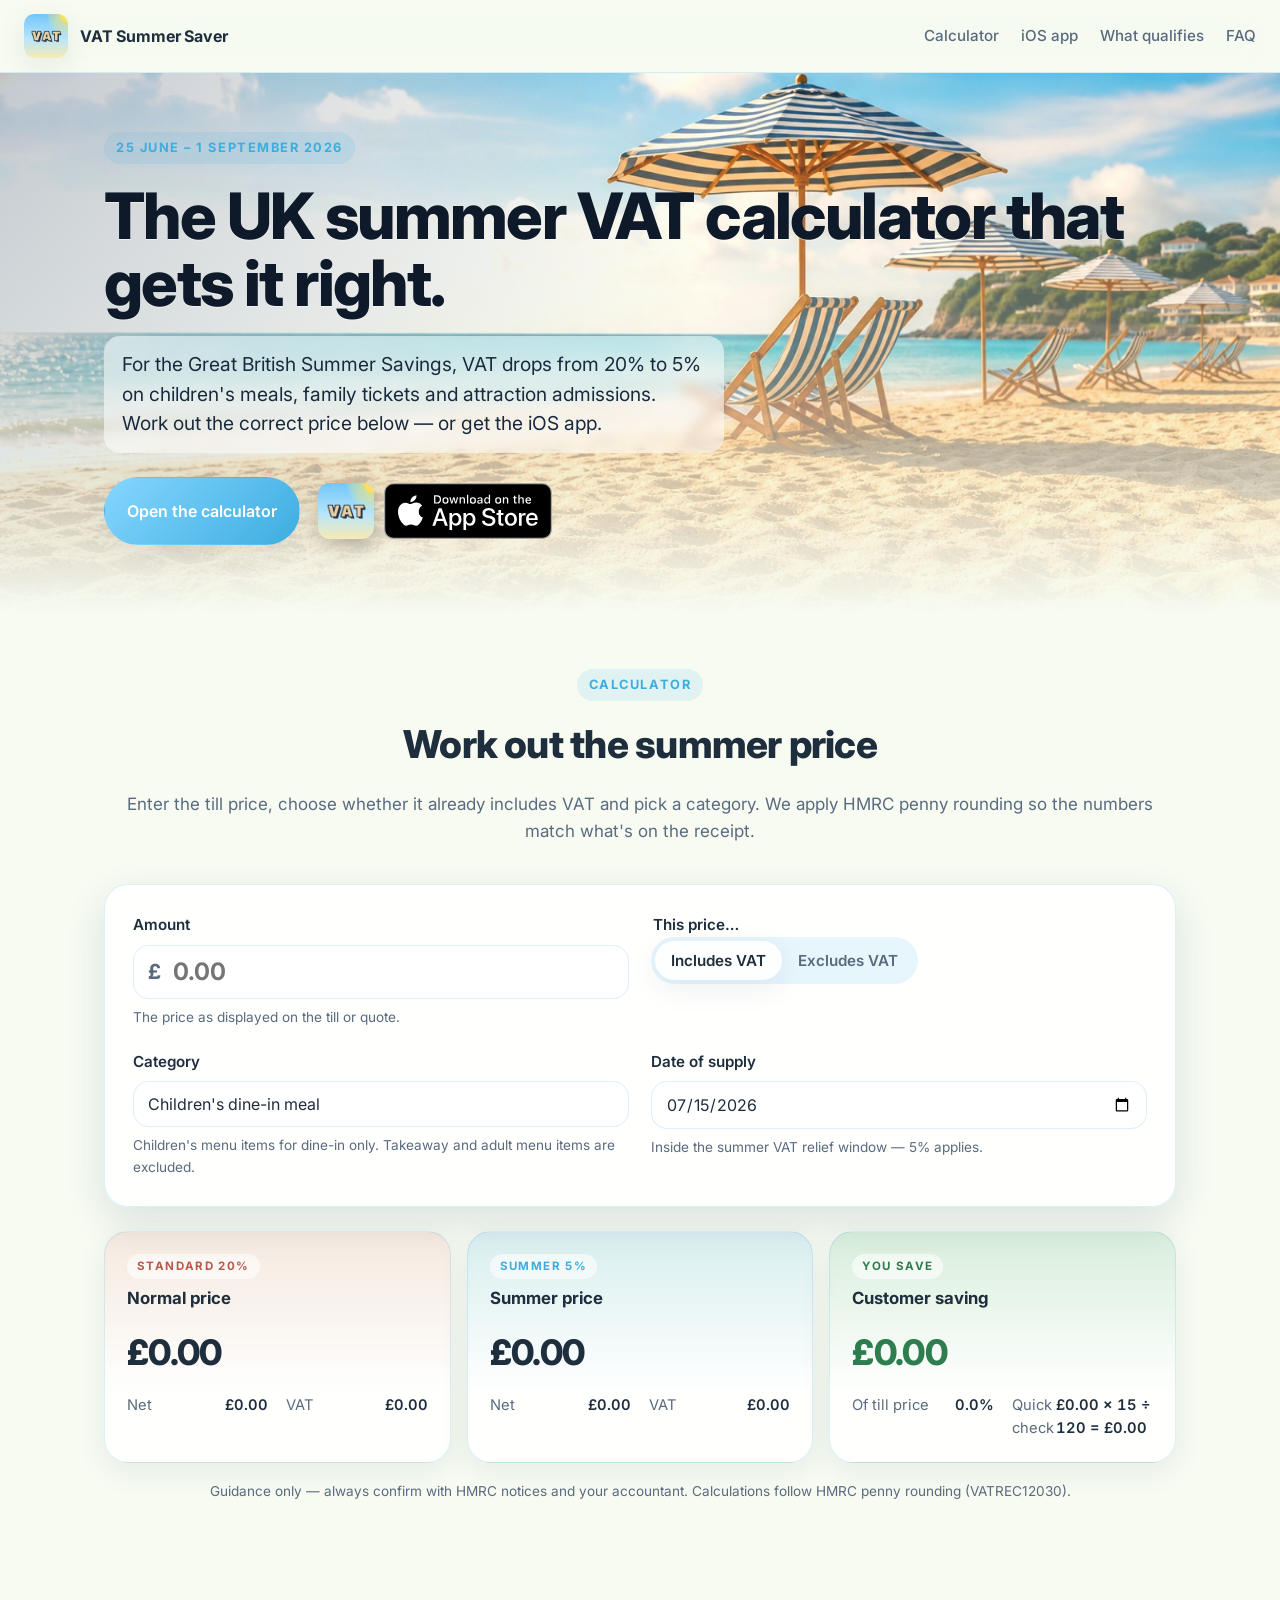
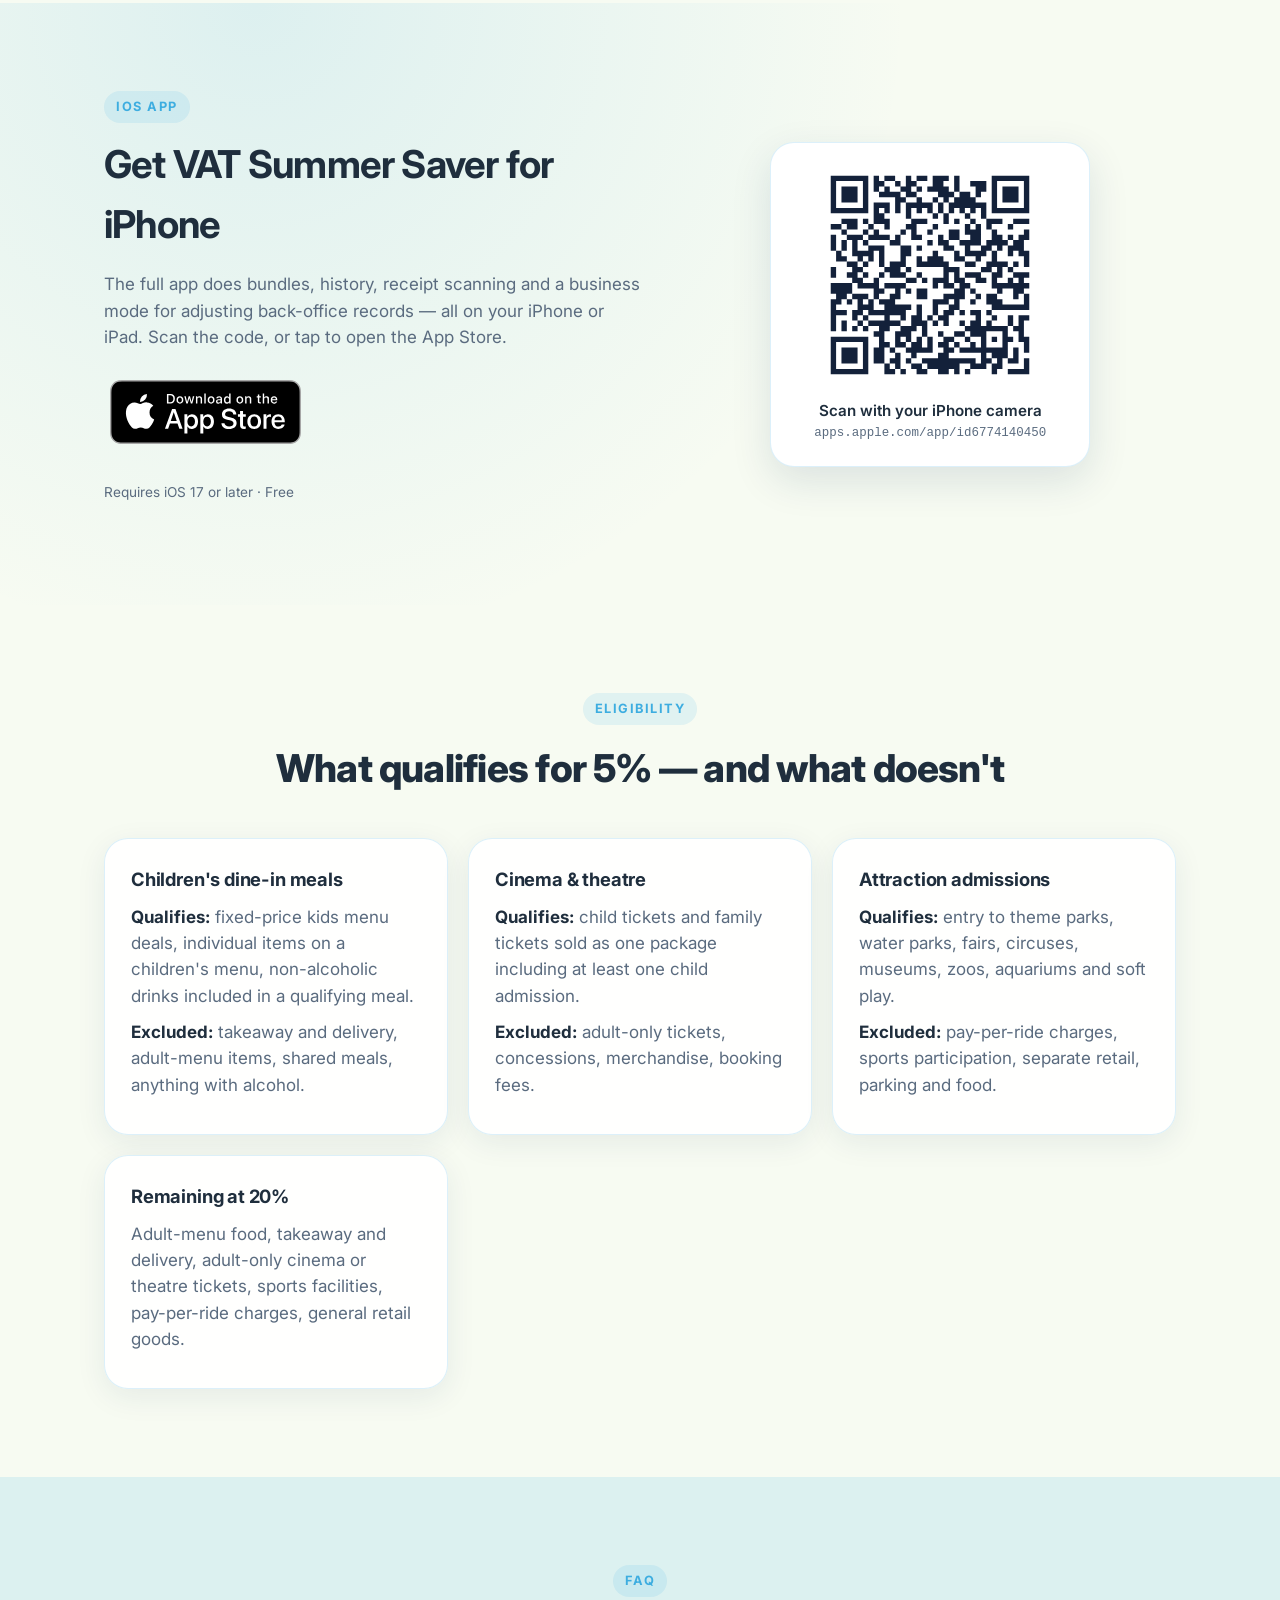
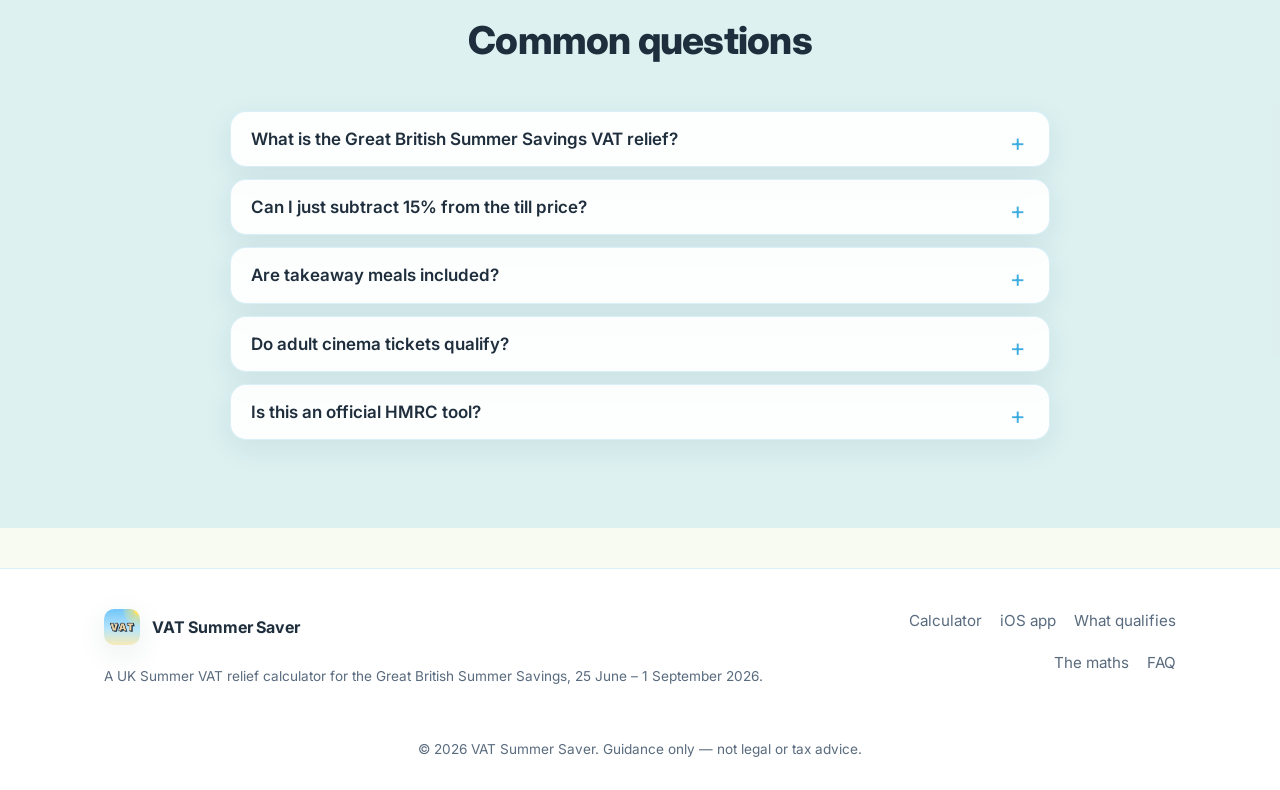
==== index.html @ ed2ab0a9 "Lead with the calculator, refresh hero, give the maths its own page - Swap hero image to the beach, " ====
<!doctype html>
<html lang="en-GB">
  <head>
    <meta charset="utf-8" />
    <meta name="viewport" content="width=device-width, initial-scale=1, viewport-fit=cover" />
    <meta name="theme-color" content="#3DAEE0" media="(prefers-color-scheme: light)" />
    <meta name="theme-color" content="#13213A" media="(prefers-color-scheme: dark)" />

    <title>VAT Summer Saver — UK Summer VAT Relief Calculator (25 Jun – 1 Sept 2026)</title>
    <meta
      name="description"
      content="Free UK Summer VAT relief calculator for the Great British Summer Savings (25 June – 1 September 2026). Work out the correct 5% summer price for children's meals, family cinema and theatre tickets, and attraction admissions — without the 15%-off mistake."
    />
    <meta name="keywords" content="UK summer VAT relief, Great British Summer Savings, summer VAT calculator, 5% VAT 2026, children's meals VAT, family ticket VAT, HMRC summer VAT, VAT Summer Saver app" />
    <meta name="author" content="VAT Summer Saver" />
    <link rel="canonical" href="https://jonbonnick.github.io/vat-summer-saver-site/" />

    <meta name="apple-itunes-app" content="app-id=6774140450">

    <meta property="og:type" content="website" />
    <meta property="og:site_name" content="VAT Summer Saver" />
    <meta property="og:title" content="VAT Summer Saver — UK Summer VAT Relief Calculator" />
    <meta
      property="og:description"
      content="Work out the correct 5% summer VAT price for qualifying supplies between 25 June and 1 September 2026 — without the 15%-off mistake."
    />
    <meta property="og:url" content="https://jonbonnick.github.io/vat-summer-saver-site/" />
    <meta property="og:image" content="https://jonbonnick.github.io/vat-summer-saver-site/images/og-image.jpg" />
    <meta property="og:image:width" content="1200" />
    <meta property="og:image:height" content="630" />
    <meta property="og:locale" content="en_GB" />

    <meta name="twitter:card" content="summary_large_image" />
    <meta name="twitter:title" content="VAT Summer Saver — UK Summer VAT Relief Calculator" />
    <meta
      name="twitter:description"
      content="Work out the correct 5% summer VAT price for qualifying supplies between 25 June and 1 September 2026."
    />
    <meta name="twitter:image" content="https://jonbonnick.github.io/vat-summer-saver-site/images/og-image.jpg" />

    <link rel="icon" type="image/png" sizes="32x32" href="images/favicon-32.png" />
    <link rel="icon" type="image/png" sizes="192x192" href="images/icon-192.png" />
    <link rel="icon" type="image/png" sizes="512x512" href="images/favicon-512.png" />
    <link rel="apple-touch-icon" sizes="180x180" href="images/apple-touch-icon.png" />
    <link rel="manifest" href="site.webmanifest" />

    <link rel="preload" as="image" href="images/beach.jpg" fetchpriority="high" />
    <link rel="preconnect" href="https://fonts.googleapis.com" />
    <link rel="preconnect" href="https://fonts.gstatic.com" crossorigin />
    <link
      rel="stylesheet"
      href="https://fonts.googleapis.com/css2?family=Inter:wght@400;500;600;700;800&display=swap"
    />
    <link rel="stylesheet" href="styles.css" />

    <script type="application/ld+json">
      {
        "@context": "https://schema.org",
        "@type": "WebApplication",
        "name": "VAT Summer Saver",
        "applicationCategory": "FinanceApplication",
        "operatingSystem": "iOS 17, iPadOS 17",
        "description": "UK Summer VAT relief calculator for the Great British Summer Savings (25 June – 1 September 2026). Works out the correct 5% summer price for qualifying supplies.",
        "url": "https://jonbonnick.github.io/vat-summer-saver-site/",
        "image": "https://jonbonnick.github.io/vat-summer-saver-site/images/og-image.jpg",
        "inLanguage": "en-GB",
        "offers": {
          "@type": "Offer",
          "price": "0",
          "priceCurrency": "GBP"
        },
        "author": {
          "@type": "Organization",
          "name": "Intelligenti Ltd"
        }
      }
    </script>

    <script type="application/ld+json">
      {
        "@context": "https://schema.org",
        "@type": "FAQPage",
        "mainEntity": [
          {
            "@type": "Question",
            "name": "What is the Great British Summer Savings VAT relief?",
            "acceptedAnswer": {
              "@type": "Answer",
              "text": "A temporary reduction of UK VAT from 20% to 5% on selected family-focused supplies between 25 June and 1 September 2026. It applies to children's dine-in meals, child or family cinema and theatre tickets, and admissions to attractions like theme parks, zoos and museums."
            }
          },
          {
            "@type": "Question",
            "name": "Can I just subtract 15% from the till price?",
            "acceptedAnswer": {
              "@type": "Answer",
              "text": "No. The rate drops by 15 percentage points, but that is not 15% off the price. The correct adjustment on a price that includes 20% VAT is to multiply by 0.875 (12.5% off) — because 1.05 ÷ 1.20 = 0.875. See the full working at /maths/."
            }
          },
          {
            "@type": "Question",
            "name": "Are takeaway meals included?",
            "acceptedAnswer": {
              "@type": "Answer",
              "text": "No. Only dine-in children's meals from the children's menu qualify. Takeaway and delivery are excluded."
            }
          },
          {
            "@type": "Question",
            "name": "Do adult cinema tickets qualify?",
            "acceptedAnswer": {
              "@type": "Answer",
              "text": "Only child tickets and family tickets (sold as one package including at least one child admission) qualify. Adult-only tickets stay at 20% VAT."
            }
          }
        ]
      }
    </script>
  </head>
  <body>
    <a class="skip-link" href="#calculator">Skip to calculator</a>

    <header class="site-header">
      <a class="brand" href="#top" aria-label="VAT Summer Saver home">
        <img src="images/app-icon.png" alt="" width="44" height="44" class="brand-icon" />
        <span class="brand-name">VAT Summer Saver</span>
      </a>
      <nav aria-label="Primary">
        <a href="#calculator">Calculator</a>
        <a href="#download">iOS app</a>
        <a href="#what-qualifies">What qualifies</a>
        <a href="#faq">FAQ</a>
      </nav>
    </header>

    <main id="top">
      <section class="hero hero-compact" aria-labelledby="hero-title">
        <div class="hero-media" aria-hidden="true">
          <img
            src="images/beach.jpg"
            alt=""
            width="1600"
            height="1067"
            fetchpriority="high"
            decoding="async"
          />
          <div class="hero-overlay"></div>
        </div>
        <div class="hero-content">
          <span class="eyebrow">25 June – 1 September 2026</span>
          <h1 id="hero-title">
            The UK summer VAT calculator that gets it right.
          </h1>
          <p class="lede">
            For the Great British Summer Savings, VAT drops from 20% to 5% on
            children's meals, family tickets and attraction admissions. Work
            out the correct price below — or get the iOS app.
          </p>
          <div class="cta-row">
            <a class="btn btn-primary" href="#calculator">Open the calculator</a>
            <a
              class="app-store-badge app-store-badge-with-icon"
              href="https://apps.apple.com/app/id6774140450"
              target="_blank"
              rel="noopener"
              aria-label="Download VAT Summer Saver on the App Store"
            >
              <img
                class="app-store-badge-icon"
                src="images/app-icon.png"
                alt=""
                width="56"
                height="56"
              />
              <picture>
                <source srcset="images/app-store-badge-white.svg" media="(prefers-color-scheme: dark)" />
                <img src="images/app-store-badge-black.svg" alt="Download on the App Store" width="167" height="56" />
              </picture>
            </a>
          </div>
        </div>
      </section>

      <section id="calculator" class="section calc-section" aria-labelledby="calc-title">
        <div class="container">
          <header class="section-header">
            <span class="eyebrow">Calculator</span>
            <h2 id="calc-title">Work out the summer price</h2>
            <p class="muted">
              Enter the till price, choose whether it already includes VAT and
              pick a category. We apply HMRC penny rounding so the numbers
              match what's on the receipt.
            </p>
          </header>

          <form id="vat-form" class="calc-card" novalidate>
            <div class="field">
              <label for="amount">Amount</label>
              <div class="amount-input">
                <span class="currency">£</span>
                <input
                  type="text"
                  inputmode="decimal"
                  id="amount"
                  name="amount"
                  placeholder="0.00"
                  autocomplete="off"
                  aria-describedby="amount-help"
                />
              </div>
              <p id="amount-help" class="hint">The price as displayed on the till or quote.</p>
            </div>

            <fieldset class="field">
              <legend>This price…</legend>
              <div class="segmented" role="radiogroup" aria-label="Price basis">
                <input type="radio" id="basis-gross" name="basis" value="gross" checked />
                <label for="basis-gross">Includes VAT</label>
                <input type="radio" id="basis-net" name="basis" value="net" />
                <label for="basis-net">Excludes VAT</label>
              </div>
            </fieldset>

            <div class="field">
              <label for="category">Category</label>
              <select id="category" name="category">
                <option value="childrensMealDineIn">Children's dine-in meal</option>
                <option value="cinemaChildOrFamilyTicket">Cinema — child or family ticket</option>
                <option value="theatreChildOrFamilyTicket">Theatre — child or family ticket</option>
                <option value="attractionAdmission">Attraction admission</option>
                <option value="other">Other / not eligible</option>
              </select>
              <p id="cat-help" class="hint" data-role="category-hint">
                Children's menu items for dine-in only. Takeaway and adult menu items are excluded.
              </p>
            </div>

            <div class="field">
              <label for="date">Date of supply</label>
              <input type="date" id="date" name="date" value="2026-07-15" min="2026-01-01" max="2027-01-01" />
              <p id="date-help" class="hint" data-role="date-hint"></p>
            </div>
          </form>

          <div class="results" aria-live="polite">
            <article class="result-card result-standard">
              <header>
                <span class="tag">Standard 20%</span>
                <h3>Normal price</h3>
              </header>
              <p class="big" data-role="standard-gross">£0.00</p>
              <dl class="breakdown">
                <div><dt>Net</dt><dd data-role="standard-net">£0.00</dd></div>
                <div><dt>VAT</dt><dd data-role="standard-vat">£0.00</dd></div>
              </dl>
            </article>

            <article class="result-card result-reduced" data-role="reduced-card">
              <header>
                <span class="tag tag-reduced">Summer 5%</span>
                <h3>Summer price</h3>
              </header>
              <p class="big" data-role="reduced-gross">£0.00</p>
              <dl class="breakdown">
                <div><dt>Net</dt><dd data-role="reduced-net">£0.00</dd></div>
                <div><dt>VAT</dt><dd data-role="reduced-vat">£0.00</dd></div>
              </dl>
              <p class="result-note" data-role="reduced-note" hidden></p>
            </article>

            <article class="result-card result-saving">
              <header>
                <span class="tag tag-saving">You save</span>
                <h3>Customer saving</h3>
              </header>
              <p class="big" data-role="saving">£0.00</p>
              <dl class="breakdown">
                <div><dt>Of till price</dt><dd data-role="saving-percent">0.0%</dd></div>
                <div><dt>Quick check</dt><dd data-role="quick-check">price × 15 ÷ 120</dd></div>
              </dl>
            </article>
          </div>

          <p class="disclaimer">
            Guidance only — always confirm with HMRC notices and your accountant.
            Calculations follow HMRC penny rounding (VATREC12030).
          </p>
        </div>
      </section>

      <section id="download" class="section section-download" aria-labelledby="download-title">
        <div class="container download-grid">
          <div>
            <span class="eyebrow">iOS app</span>
            <h2 id="download-title">Get VAT Summer Saver for iPhone</h2>
            <p class="muted">
              The full app does bundles, history, receipt scanning and a
              business mode for adjusting back-office records — all on your
              iPhone or iPad. Scan the code, or tap to open the App Store.
            </p>
            <div class="cta-row">
              <a
                class="app-store-badge app-store-badge-lg"
                href="https://apps.apple.com/app/id6774140450"
                target="_blank"
                rel="noopener"
                aria-label="Download VAT Summer Saver on the App Store"
              >
                <picture>
                  <source srcset="images/app-store-badge-white.svg" media="(prefers-color-scheme: dark)" />
                  <img src="images/app-store-badge-black.svg" alt="Download on the App Store" width="191" height="64" />
                </picture>
              </a>
            </div>
            <p class="muted small">Requires iOS 17 or later · Free</p>
          </div>
          <figure class="qr-card" aria-labelledby="qr-caption">
            <img
              src="images/app-store-qr.svg"
              alt="QR code that opens VAT Summer Saver on the App Store"
              width="220"
              height="220"
              loading="lazy"
              decoding="async"
            />
            <figcaption id="qr-caption">
              <span class="qr-title">Scan with your iPhone camera</span>
              <span class="qr-sub">apps.apple.com/app/id6774140450</span>
            </figcaption>
          </figure>
        </div>
      </section>

      <section id="what-qualifies" class="section" aria-labelledby="qualifies-title">
        <div class="container">
          <header class="section-header">
            <span class="eyebrow">Eligibility</span>
            <h2 id="qualifies-title">What qualifies for 5% — and what doesn't</h2>
          </header>

          <div class="grid two-col">
            <article class="card">
              <h3>Children's dine-in meals</h3>
              <p><strong>Qualifies:</strong> fixed-price kids menu deals, individual items on a children's menu, non-alcoholic drinks included in a qualifying meal.</p>
              <p><strong>Excluded:</strong> takeaway and delivery, adult-menu items, shared meals, anything with alcohol.</p>
            </article>
            <article class="card">
              <h3>Cinema & theatre</h3>
              <p><strong>Qualifies:</strong> child tickets and family tickets sold as one package including at least one child admission.</p>
              <p><strong>Excluded:</strong> adult-only tickets, concessions, merchandise, booking fees.</p>
            </article>
            <article class="card">
              <h3>Attraction admissions</h3>
              <p><strong>Qualifies:</strong> entry to theme parks, water parks, fairs, circuses, museums, zoos, aquariums and soft play.</p>
              <p><strong>Excluded:</strong> pay-per-ride charges, sports participation, separate retail, parking and food.</p>
            </article>
            <article class="card">
              <h3>Remaining at 20%</h3>
              <p>Adult-menu food, takeaway and delivery, adult-only cinema or theatre tickets, sports facilities, pay-per-ride charges, general retail goods.</p>
            </article>
          </div>
        </div>
      </section>

      <section id="faq" class="section section-tinted" aria-labelledby="faq-title">
        <div class="container">
          <header class="section-header">
            <span class="eyebrow">FAQ</span>
            <h2 id="faq-title">Common questions</h2>
          </header>

          <div class="faq">
            <details>
              <summary>What is the Great British Summer Savings VAT relief?</summary>
              <p>A temporary reduction of UK VAT from 20% to 5% on selected family-focused supplies between 25 June and 1 September 2026. It applies to children's dine-in meals, child or family cinema and theatre tickets, and admissions to attractions like theme parks, zoos and museums.</p>
            </details>
            <details>
              <summary>Can I just subtract 15% from the till price?</summary>
              <p>No. The rate drops by 15 percentage points, but that is not 15% off the price. The correct adjustment on a price that includes 20% VAT is to multiply by 0.875 (12.5% off) — because 1.05 ÷ 1.20 = 0.875.</p>
              <p><a href="maths/">Read the full working&nbsp;→</a></p>
            </details>
            <details>
              <summary>Are takeaway meals included?</summary>
              <p>No. Only dine-in children's meals from the children's menu qualify. Takeaway and delivery are excluded.</p>
            </details>
            <details>
              <summary>Do adult cinema tickets qualify?</summary>
              <p>Only child tickets and family tickets (sold as one package including at least one child admission) qualify. Adult-only tickets stay at 20% VAT.</p>
            </details>
            <details>
              <summary>Is this an official HMRC tool?</summary>
              <p>No. This is an independent calculator. Always confirm with current HMRC notices and your accountant.</p>
            </details>
          </div>
        </div>
      </section>
    </main>

    <footer class="site-footer">
      <div class="container footer-grid">
        <div>
          <div class="brand">
            <img src="images/app-icon.png" alt="" width="36" height="36" class="brand-icon" />
            <span class="brand-name">VAT Summer Saver</span>
          </div>
          <p class="muted small">A UK Summer VAT relief calculator for the Great British Summer Savings, 25 June – 1 September 2026.</p>
        </div>
        <nav aria-label="Footer">
          <a href="#calculator">Calculator</a>
          <a href="#download">iOS app</a>
          <a href="#what-qualifies">What qualifies</a>
          <a href="maths/">The maths</a>
          <a href="#faq">FAQ</a>
        </nav>
        <p class="muted small copy">© <span id="year">2026</span> VAT Summer Saver. Guidance only — not legal or tax advice.</p>
      </div>
    </footer>

    <script src="calculator.js" defer></script>
  </body>
</html>
---- styles.css ----
/* ---------- Tokens (mirror the iOS app's AppBrand palette) ---------- */
:root {
  --day-sky-top: #85d6ff;
  --day-wave-highlight: #80dbfa;
  --day-wave-base: #3dade0;
  --evening-sky-mid: #1f2452;
  --evening-wave-highlight: #2e5685;
  --evening-wave-base: #142e57;

  --page-bg: #f7fbf2;
  --card-bg: rgba(255, 255, 255, 0.92);
  --card-border: rgba(61, 173, 224, 0.18);
  --primary-text: #1f2e3d;
  --secondary-text: #5a6b7f;
  --accent: var(--day-wave-base);
  --accent-soft: rgba(61, 173, 224, 0.14);
  --accent-muted-bg: rgba(61, 173, 224, 0.12);
  --standard-tint: rgba(235, 140, 128, 0.16);
  --standard-tint-strong: #b85a4a;
  --reduced-tint: rgba(61, 173, 224, 0.16);
  --saving-tint: rgba(80, 180, 120, 0.18);
  --saving-strong: #2e7d4f;
  --highlight-cream: #f6e7c1;

  --shadow-card: 0 8px 30px rgba(20, 46, 87, 0.08);
  --shadow-card-strong: 0 14px 40px rgba(20, 46, 87, 0.12);
  --radius-lg: 24px;
  --radius-md: 16px;
  --radius-sm: 10px;
  --max-w: 1120px;

  --font-sans: "Inter", -apple-system, BlinkMacSystemFont, "SF Pro Text", "Segoe UI",
    Roboto, Helvetica, Arial, sans-serif;
}

@media (prefers-color-scheme: dark) {
  :root {
    --page-bg: #11192e;
    --card-bg: rgba(28, 38, 60, 0.92);
    --card-border: rgba(46, 86, 133, 0.35);
    --primary-text: #f4efe5;
    --secondary-text: #c6cedb;
    --accent: var(--evening-wave-highlight);
    --accent-soft: rgba(46, 86, 133, 0.28);
    --accent-muted-bg: rgba(46, 86, 133, 0.22);
    --standard-tint: rgba(220, 120, 110, 0.22);
    --standard-tint-strong: #f0a59a;
    --reduced-tint: rgba(46, 86, 133, 0.32);
    --saving-tint: rgba(110, 200, 150, 0.2);
    --saving-strong: #8ad9a8;
    --shadow-card: 0 8px 30px rgba(0, 0, 0, 0.35);
    --shadow-card-strong: 0 14px 40px rgba(0, 0, 0, 0.45);
  }
}

/* ---------- Reset / base ---------- */
*,
*::before,
*::after {
  box-sizing: border-box;
}

html {
  -webkit-text-size-adjust: 100%;
  scroll-behavior: smooth;
  scroll-padding-top: 76px;
}

body {
  margin: 0;
  font-family: var(--font-sans);
  font-size: 17px;
  line-height: 1.55;
  color: var(--primary-text);
  background: var(--page-bg);
  -webkit-font-smoothing: antialiased;
  text-rendering: optimizeLegibility;
}

img {
  max-width: 100%;
  height: auto;
  display: block;
}

a {
  color: var(--accent);
  text-decoration: none;
}

a:hover,
a:focus-visible {
  text-decoration: underline;
}

:focus-visible {
  outline: 3px solid var(--accent);
  outline-offset: 2px;
  border-radius: 6px;
}

.skip-link {
  position: absolute;
  left: -9999px;
  top: 0;
  background: var(--accent);
  color: #fff;
  padding: 10px 16px;
  border-radius: 0 0 8px 0;
  z-index: 100;
}

.skip-link:focus {
  left: 0;
}

.container {
  width: 100%;
  max-width: var(--max-w);
  margin: 0 auto;
  padding: 0 24px;
}

/* ---------- Header ---------- */
.site-header {
  position: sticky;
  top: 0;
  z-index: 50;
  display: flex;
  align-items: center;
  justify-content: space-between;
  gap: 24px;
  padding: 14px 24px;
  background: rgba(247, 251, 242, 0.82);
  backdrop-filter: saturate(180%) blur(16px);
  -webkit-backdrop-filter: saturate(180%) blur(16px);
  border-bottom: 1px solid var(--card-border);
}

@media (prefers-color-scheme: dark) {
  .site-header {
    background: rgba(17, 25, 46, 0.78);
  }
}

.brand {
  display: inline-flex;
  align-items: center;
  gap: 12px;
  text-decoration: none;
  color: var(--primary-text);
  font-weight: 700;
}

.brand-icon {
  border-radius: 10px;
  box-shadow: var(--shadow-card);
}

.brand-name {
  font-size: 1rem;
  letter-spacing: -0.01em;
}

.site-header nav {
  display: flex;
  gap: 22px;
}

.site-header nav a {
  color: var(--secondary-text);
  font-size: 0.95rem;
  font-weight: 500;
}

.site-header nav a:hover,
.site-header nav a:focus-visible {
  color: var(--primary-text);
  text-decoration: none;
}

@media (max-width: 640px) {
  .site-header nav {
    display: none;
  }
}

/* ---------- Hero ---------- */
.hero {
  position: relative;
  min-height: min(86vh, 760px);
  display: flex;
  align-items: flex-end;
  padding: 80px 0 56px;
  overflow: hidden;
  isolation: isolate;
}

/* Compact hero keeps the impactful image but trims height so the calculator
   sits higher up the page and is closer to the fold. */
.hero-compact {
  min-height: min(60vh, 540px);
  padding: 56px 0 36px;
}

.hero-media,
.hero-media img {
  position: absolute;
  inset: 0;
  z-index: -2;
}

.hero-media img {
  width: 100%;
  height: 100%;
  object-fit: cover;
  object-position: center 40%;
}

.hero-overlay {
  position: absolute;
  inset: 0;
  z-index: -1;
  background:
    linear-gradient(
      to bottom,
      rgba(247, 251, 242, 0) 0%,
      rgba(247, 251, 242, 0.35) 55%,
      var(--page-bg) 100%
    ),
    linear-gradient(
      to right,
      rgba(20, 46, 87, 0.25) 0%,
      rgba(20, 46, 87, 0) 55%
    );
}

@media (prefers-color-scheme: dark) {
  .hero-overlay {
    background:
      linear-gradient(
        to bottom,
        rgba(17, 25, 46, 0) 0%,
        rgba(17, 25, 46, 0.5) 55%,
        var(--page-bg) 100%
      ),
      linear-gradient(
        to right,
        rgba(0, 0, 0, 0.45) 0%,
        rgba(0, 0, 0, 0) 55%
      );
  }
}

.hero-content {
  max-width: var(--max-w);
  margin: 0 auto;
  padding: 0 24px;
  width: 100%;
}

.eyebrow {
  display: inline-block;
  font-size: 0.8rem;
  font-weight: 700;
  letter-spacing: 0.12em;
  text-transform: uppercase;
  color: var(--accent);
  background: var(--accent-muted-bg);
  padding: 6px 12px;
  border-radius: 999px;
}

.hero h1 {
  margin: 18px 0 18px;
  font-size: clamp(2.25rem, 5.6vw, 4rem);
  line-height: 1.05;
  letter-spacing: -0.025em;
  font-weight: 800;
  color: #0e1a2a;
  text-shadow: 0 1px 0 rgba(255, 255, 255, 0.5);
}

@media (prefers-color-scheme: dark) {
  .hero h1 {
    color: #f7eed8;
    text-shadow: 0 2px 14px rgba(0, 0, 0, 0.55);
  }
}

.lede {
  max-width: 620px;
  font-size: clamp(1.05rem, 1.6vw, 1.2rem);
  color: #1a2a3d;
  background: rgba(255, 255, 255, 0.55);
  padding: 14px 18px;
  border-radius: var(--radius-md);
  backdrop-filter: blur(6px);
}

@media (prefers-color-scheme: dark) {
  .lede {
    color: #e9eef7;
    background: rgba(17, 25, 46, 0.55);
  }
}

.cta-row {
  display: flex;
  flex-wrap: wrap;
  gap: 12px;
  margin: 24px 0 32px;
}

.btn {
  display: inline-flex;
  align-items: center;
  justify-content: center;
  padding: 14px 22px;
  font-weight: 600;
  font-size: 1rem;
  border-radius: 999px;
  transition: transform 120ms ease, box-shadow 160ms ease, background-color 160ms ease;
  border: 1px solid transparent;
  cursor: pointer;
}

.btn:hover {
  transform: translateY(-1px);
  text-decoration: none;
}

.btn-primary {
  background: linear-gradient(135deg, var(--day-sky-top), var(--day-wave-base));
  color: #ffffff;
  box-shadow: var(--shadow-card);
}

@media (prefers-color-scheme: dark) {
  .btn-primary {
    background: linear-gradient(135deg, var(--evening-wave-highlight), var(--evening-wave-base));
  }
}

.btn-primary:hover {
  box-shadow: var(--shadow-card-strong);
}

.btn-ghost {
  background: rgba(255, 255, 255, 0.72);
  color: var(--primary-text);
  border-color: var(--card-border);
  backdrop-filter: blur(6px);
}

@media (prefers-color-scheme: dark) {
  .btn-ghost {
    background: rgba(28, 38, 60, 0.72);
  }
}

.btn[aria-disabled="true"] {
  opacity: 0.7;
  cursor: not-allowed;
  pointer-events: none;
}

/* Apple "Download on the App Store" badge.
   Per Apple's Marketing Identity Guidelines: do not modify the artwork,
   maintain clear space around the badge (≥ 1/10 the badge height), and
   keep it at least 40pt (~53px) wide. */
.app-store-badge {
  display: inline-flex;
  align-items: center;
  justify-content: center;
  padding: 6px;
  border-radius: 10px;
  transition: opacity 160ms ease, transform 120ms ease;
  text-decoration: none;
  line-height: 0;
}

.app-store-badge img {
  display: block;
  height: 56px;
  width: auto;
}

.app-store-badge-lg img {
  height: 64px;
}

.app-store-badge:hover,
.app-store-badge:focus-visible {
  transform: translateY(-1px);
  opacity: 0.92;
  text-decoration: none;
}

.app-store-badge:focus-visible {
  outline: 3px solid var(--accent);
  outline-offset: 3px;
}

.app-store-badge-with-icon {
  display: inline-flex;
  align-items: center;
  gap: 10px;
}

.app-store-badge-icon {
  display: block;
  width: 56px;
  height: 56px;
  border-radius: 12px;
  box-shadow: 0 6px 18px rgba(0, 0, 0, 0.22);
  background: #fff;
}

.app-store-badge-with-icon picture,
.app-store-badge-with-icon picture img {
  display: block;
}

.hero-stats {
  list-style: none;
  margin: 0;
  padding: 0;
  display: grid;
  grid-template-columns: repeat(auto-fit, minmax(180px, 1fr));
  gap: 14px;
  max-width: 760px;
}

.hero-stats li {
  background: var(--card-bg);
  border: 1px solid var(--card-border);
  padding: 14px 16px;
  border-radius: var(--radius-md);
  box-shadow: var(--shadow-card);
}

.hero-stats strong {
  display: block;
  font-size: 1.4rem;
  font-weight: 800;
  letter-spacing: -0.01em;
  color: var(--primary-text);
}

.hero-stats span {
  display: block;
  font-size: 0.85rem;
  color: var(--secondary-text);
  margin-top: 2px;
}

/* ---------- Generic sections ---------- */
.section {
  padding: 88px 0;
}

.section-tinted {
  background: var(--accent-soft);
}

.section-header {
  text-align: center;
  margin-bottom: 40px;
}

.section-header h2 {
  margin: 14px 0 10px;
  font-size: clamp(1.7rem, 3.4vw, 2.4rem);
  letter-spacing: -0.02em;
  font-weight: 800;
}

.muted {
  color: var(--secondary-text);
}

.small {
  font-size: 0.85rem;
}

/* ---------- Calculator ---------- */
.calc-section {
  padding-top: 56px;
}

.calc-card {
  background: var(--card-bg);
  border: 1px solid var(--card-border);
  border-radius: var(--radius-lg);
  padding: 28px;
  display: grid;
  grid-template-columns: repeat(2, 1fr);
  gap: 22px;
  box-shadow: var(--shadow-card-strong);
  backdrop-filter: blur(6px);
}

@media (max-width: 700px) {
  .calc-card {
    grid-template-columns: 1fr;
    padding: 22px;
  }
}

.field {
  display: flex;
  flex-direction: column;
  gap: 8px;
  border: 0;
  padding: 0;
  margin: 0;
  min-width: 0;
}

.field label,
.field legend {
  font-weight: 600;
  font-size: 0.95rem;
  color: var(--primary-text);
}

.hint {
  margin: 0;
  font-size: 0.85rem;
  color: var(--secondary-text);
}

.amount-input {
  position: relative;
  display: flex;
  align-items: center;
  background: #fff;
  border: 1px solid var(--card-border);
  border-radius: var(--radius-md);
  padding: 10px 14px;
  transition: border-color 160ms ease, box-shadow 160ms ease;
}

@media (prefers-color-scheme: dark) {
  .amount-input {
    background: rgba(255, 255, 255, 0.06);
  }
}

.amount-input:focus-within {
  border-color: var(--accent);
  box-shadow: 0 0 0 3px var(--accent-soft);
}

.amount-input .currency {
  font-size: 1.3rem;
  font-weight: 700;
  color: var(--secondary-text);
  margin-right: 10px;
}

.amount-input input {
  flex: 1;
  border: 0;
  outline: 0;
  background: transparent;
  font-size: 1.5rem;
  font-weight: 700;
  color: var(--primary-text);
  font-family: var(--font-sans);
  min-width: 0;
}

select,
input[type="date"] {
  appearance: none;
  -webkit-appearance: none;
  background: #fff;
  border: 1px solid var(--card-border);
  border-radius: var(--radius-md);
  padding: 12px 14px;
  font-family: var(--font-sans);
  font-size: 1rem;
  color: var(--primary-text);
  transition: border-color 160ms ease, box-shadow 160ms ease;
}

@media (prefers-color-scheme: dark) {
  select,
  input[type="date"] {
    background: rgba(255, 255, 255, 0.06);
    color-scheme: dark;
  }
}

select:focus,
input[type="date"]:focus {
  outline: none;
  border-color: var(--accent);
  box-shadow: 0 0 0 3px var(--accent-soft);
}

.segmented {
  display: inline-flex;
  background: var(--accent-muted-bg);
  border-radius: 999px;
  padding: 4px;
  width: fit-content;
}

.segmented input {
  position: absolute;
  opacity: 0;
  pointer-events: none;
}

.segmented label {
  padding: 8px 16px;
  border-radius: 999px;
  font-weight: 600;
  font-size: 0.95rem;
  color: var(--secondary-text);
  cursor: pointer;
  transition: background 160ms ease, color 160ms ease;
}

.segmented input:checked + label {
  background: var(--card-bg);
  color: var(--primary-text);
  box-shadow: var(--shadow-card);
}

/* ---------- Result cards ---------- */
.results {
  display: grid;
  grid-template-columns: repeat(3, 1fr);
  gap: 16px;
  margin-top: 24px;
}

@media (max-width: 820px) {
  .results {
    grid-template-columns: 1fr;
  }
}

.result-card {
  background: var(--card-bg);
  border: 1px solid var(--card-border);
  border-radius: var(--radius-lg);
  padding: 22px;
  box-shadow: var(--shadow-card);
  display: flex;
  flex-direction: column;
  gap: 10px;
}

.result-standard {
  background: linear-gradient(180deg, var(--standard-tint), var(--card-bg) 70%);
}

.result-reduced {
  background: linear-gradient(180deg, var(--reduced-tint), var(--card-bg) 70%);
}

.result-saving {
  background: linear-gradient(180deg, var(--saving-tint), var(--card-bg) 70%);
}

.result-card header {
  display: flex;
  flex-direction: column;
  gap: 6px;
}

.result-card h3 {
  margin: 0;
  font-size: 1.05rem;
  color: var(--primary-text);
}

.tag {
  align-self: flex-start;
  font-size: 0.72rem;
  letter-spacing: 0.12em;
  font-weight: 700;
  text-transform: uppercase;
  background: rgba(255, 255, 255, 0.6);
  color: var(--standard-tint-strong);
  padding: 4px 10px;
  border-radius: 999px;
}

@media (prefers-color-scheme: dark) {
  .tag {
    background: rgba(0, 0, 0, 0.3);
  }
}

.tag-reduced {
  color: var(--accent);
}

.tag-saving {
  color: var(--saving-strong);
}

.big {
  margin: 4px 0 4px;
  font-size: 2.2rem;
  font-weight: 800;
  letter-spacing: -0.02em;
  color: var(--primary-text);
}

.result-saving .big {
  color: var(--saving-strong);
}

/* When the 5% rate doesn't apply because the date is outside the relief
   window, we still show the hypothetical price — struck through — so users
   can see what the summer price would have been. */
.result-reduced.is-not-applied .big {
  text-decoration: line-through;
  text-decoration-thickness: 2px;
  text-decoration-color: rgba(20, 46, 87, 0.45);
  opacity: 0.72;
}

@media (prefers-color-scheme: dark) {
  .result-reduced.is-not-applied .big {
    text-decoration-color: rgba(255, 255, 255, 0.45);
  }
}

.result-reduced.is-not-applied .breakdown,
.result-reduced.is-ineligible .breakdown {
  opacity: 0.65;
}

.result-note {
  margin: 6px 0 0;
  font-size: 0.85rem;
  line-height: 1.4;
  color: var(--secondary-text);
  background: rgba(255, 255, 255, 0.55);
  border: 1px solid var(--card-border);
  border-radius: var(--radius-md);
  padding: 10px 12px;
}

@media (prefers-color-scheme: dark) {
  .result-note {
    background: rgba(0, 0, 0, 0.25);
  }
}

.breakdown {
  display: grid;
  grid-template-columns: 1fr 1fr;
  gap: 4px 18px;
  margin: 0;
}

.breakdown div {
  display: flex;
  justify-content: space-between;
  font-size: 0.92rem;
}

.breakdown dt {
  color: var(--secondary-text);
}

.breakdown dd {
  margin: 0;
  font-variant-numeric: tabular-nums;
  font-weight: 600;
  color: var(--primary-text);
}

.disclaimer {
  margin-top: 18px;
  font-size: 0.85rem;
  color: var(--secondary-text);
  text-align: center;
}

/* ---------- What qualifies grid ---------- */
.grid {
  display: grid;
  gap: 20px;
}

.two-col {
  grid-template-columns: repeat(auto-fit, minmax(280px, 1fr));
}

.card {
  background: var(--card-bg);
  border: 1px solid var(--card-border);
  border-radius: var(--radius-lg);
  padding: 26px;
  box-shadow: var(--shadow-card);
}

.card h3 {
  margin: 0 0 10px;
  font-size: 1.15rem;
  letter-spacing: -0.01em;
}

.card p {
  margin: 0 0 10px;
  color: var(--secondary-text);
}

.card strong {
  color: var(--primary-text);
}

/* ---------- Working (the maths) ---------- */
.working {
  list-style: none;
  margin: 0;
  padding: 0;
  display: grid;
  gap: 16px;
  counter-reset: step;
}

.working li {
  display: grid;
  grid-template-columns: 44px 1fr;
  gap: 16px;
  align-items: start;
  background: var(--card-bg);
  border: 1px solid var(--card-border);
  border-radius: var(--radius-lg);
  padding: 20px 22px;
  box-shadow: var(--shadow-card);
}

.working li.answer {
  background: linear-gradient(135deg, var(--accent-soft), var(--card-bg));
  border-color: var(--accent);
}

.step-num {
  display: inline-flex;
  align-items: center;
  justify-content: center;
  width: 32px;
  height: 32px;
  border-radius: 50%;
  background: var(--accent);
  color: #fff;
  font-weight: 700;
  font-size: 0.95rem;
}

.working h3 {
  margin: 0 0 6px;
  font-size: 1.05rem;
}

.working p {
  margin: 0;
  color: var(--secondary-text);
}

code {
  font-family: ui-monospace, "SF Mono", Menlo, Consolas, "Liberation Mono", monospace;
  background: var(--accent-muted-bg);
  padding: 2px 6px;
  border-radius: 6px;
  font-size: 0.92em;
  color: var(--primary-text);
}

/* ---------- Download section ---------- */
.section-download {
  background:
    radial-gradient(
      circle at 20% 0%,
      var(--accent-soft),
      transparent 55%
    ),
    var(--page-bg);
}

.download-grid {
  display: grid;
  grid-template-columns: 1.1fr 1fr;
  gap: 40px;
  align-items: center;
}

@media (max-width: 820px) {
  .download-grid {
    grid-template-columns: 1fr;
  }
}

.download-grid h2 {
  font-size: clamp(1.7rem, 3.4vw, 2.4rem);
  margin: 12px 0 14px;
  letter-spacing: -0.02em;
}

.download-art img {
  border-radius: var(--radius-lg);
  box-shadow: var(--shadow-card-strong);
}

.qr-card {
  margin: 0;
  background: #ffffff;
  border: 1px solid var(--card-border);
  border-radius: var(--radius-lg);
  padding: 22px;
  display: flex;
  flex-direction: column;
  align-items: center;
  gap: 14px;
  box-shadow: var(--shadow-card-strong);
  justify-self: center;
  max-width: 320px;
  width: 100%;
}

@media (prefers-color-scheme: dark) {
  .qr-card {
    background: #f4efe5;
  }
}

.qr-card img {
  width: 220px;
  height: 220px;
  display: block;
}

.qr-card figcaption {
  text-align: center;
  display: flex;
  flex-direction: column;
  gap: 2px;
}

.qr-card .qr-title {
  font-weight: 600;
  color: #1f2e3d;
  font-size: 0.95rem;
}

.qr-card .qr-sub {
  font-family: ui-monospace, "SF Mono", Menlo, Consolas, "Liberation Mono", monospace;
  font-size: 0.78rem;
  color: #5a6b7f;
}

/* ---------- FAQ ---------- */
.faq {
  display: grid;
  gap: 12px;
  max-width: 820px;
  margin: 0 auto;
}

.faq details {
  background: var(--card-bg);
  border: 1px solid var(--card-border);
  border-radius: var(--radius-md);
  padding: 14px 20px;
  box-shadow: var(--shadow-card);
}

.faq summary {
  cursor: pointer;
  font-weight: 600;
  list-style: none;
  position: relative;
  padding-right: 28px;
}

.faq summary::-webkit-details-marker {
  display: none;
}

.faq summary::after {
  content: "+";
  position: absolute;
  right: 4px;
  top: -2px;
  font-size: 1.5rem;
  font-weight: 400;
  color: var(--accent);
  transition: transform 200ms ease;
}

.faq details[open] summary::after {
  content: "−";
}

.faq p {
  margin: 12px 0 4px;
  color: var(--secondary-text);
}

/* ---------- Footer ---------- */
.site-footer {
  margin-top: 40px;
  padding: 40px 0 30px;
  border-top: 1px solid var(--card-border);
  background: var(--card-bg);
}

.footer-grid {
  display: grid;
  grid-template-columns: 2fr 1fr;
  gap: 24px;
  align-items: start;
}

.footer-grid nav {
  display: flex;
  flex-wrap: wrap;
  gap: 18px;
  justify-content: flex-end;
}

.footer-grid nav a {
  color: var(--secondary-text);
  font-size: 0.95rem;
}

.copy {
  grid-column: 1 / -1;
  text-align: center;
  margin: 14px 0 0;
}

@media (max-width: 640px) {
  .footer-grid {
    grid-template-columns: 1fr;
  }
  .footer-grid nav {
    justify-content: flex-start;
  }
}

/* ---------- Legal / support pages ---------- */
.legal-page {
  padding: 56px 0 72px;
}

.legal-page .container {
  max-width: 760px;
}

.legal-header {
  margin-bottom: 32px;
  padding-bottom: 24px;
  border-bottom: 1px solid var(--card-border);
}

.legal-header h1 {
  margin: 10px 0 8px;
  font-size: clamp(1.9rem, 4vw, 2.6rem);
  letter-spacing: -0.02em;
  font-weight: 800;
}

.legal-header p {
  margin: 0;
  color: var(--secondary-text);
}

.legal-content h2 {
  margin: 36px 0 12px;
  font-size: 1.35rem;
  letter-spacing: -0.01em;
  scroll-margin-top: 80px;
}

.legal-content h3 {
  margin: 22px 0 8px;
  font-size: 1.05rem;
}

.legal-content p,
.legal-content li {
  font-size: 1rem;
  line-height: 1.65;
}

.legal-content ul,
.legal-content ol {
  padding-left: 22px;
  margin: 10px 0 16px;
}

.legal-content li {
  margin: 4px 0;
}

.legal-content .callout {
  background: var(--accent-soft);
  border-left: 3px solid var(--accent);
  padding: 14px 18px;
  border-radius: 0 var(--radius-md) var(--radius-md) 0;
  margin: 20px 0;
}

.legal-content .callout p {
  margin: 0;
}

.legal-content dt {
  font-weight: 600;
  margin-top: 12px;
}

.legal-content dd {
  margin: 4px 0 0 0;
  color: var(--secondary-text);
}

.legal-toc {
  background: var(--card-bg);
  border: 1px solid var(--card-border);
  border-radius: var(--radius-md);
  padding: 14px 18px;
  margin: 24px 0 28px;
  box-shadow: var(--shadow-card);
}

.legal-toc h2 {
  margin: 0 0 8px;
  font-size: 0.85rem;
  letter-spacing: 0.12em;
  text-transform: uppercase;
  color: var(--secondary-text);
  font-weight: 700;
}

.legal-toc ol {
  margin: 0;
  padding-left: 20px;
  columns: 2;
  column-gap: 24px;
}

.legal-toc li {
  break-inside: avoid;
  margin: 3px 0;
}

@media (max-width: 540px) {
  .legal-toc ol {
    columns: 1;
  }
}

.legal-footer-links {
  margin-top: 48px;
  padding-top: 24px;
  border-top: 1px solid var(--card-border);
  display: flex;
  flex-wrap: wrap;
  gap: 18px;
  color: var(--secondary-text);
  font-size: 0.92rem;
}

@media (prefers-reduced-motion: reduce) {
  *,
  *::before,
  *::after {
    animation-duration: 0.001ms !important;
    transition-duration: 0.001ms !important;
    scroll-behavior: auto !important;
  }
}
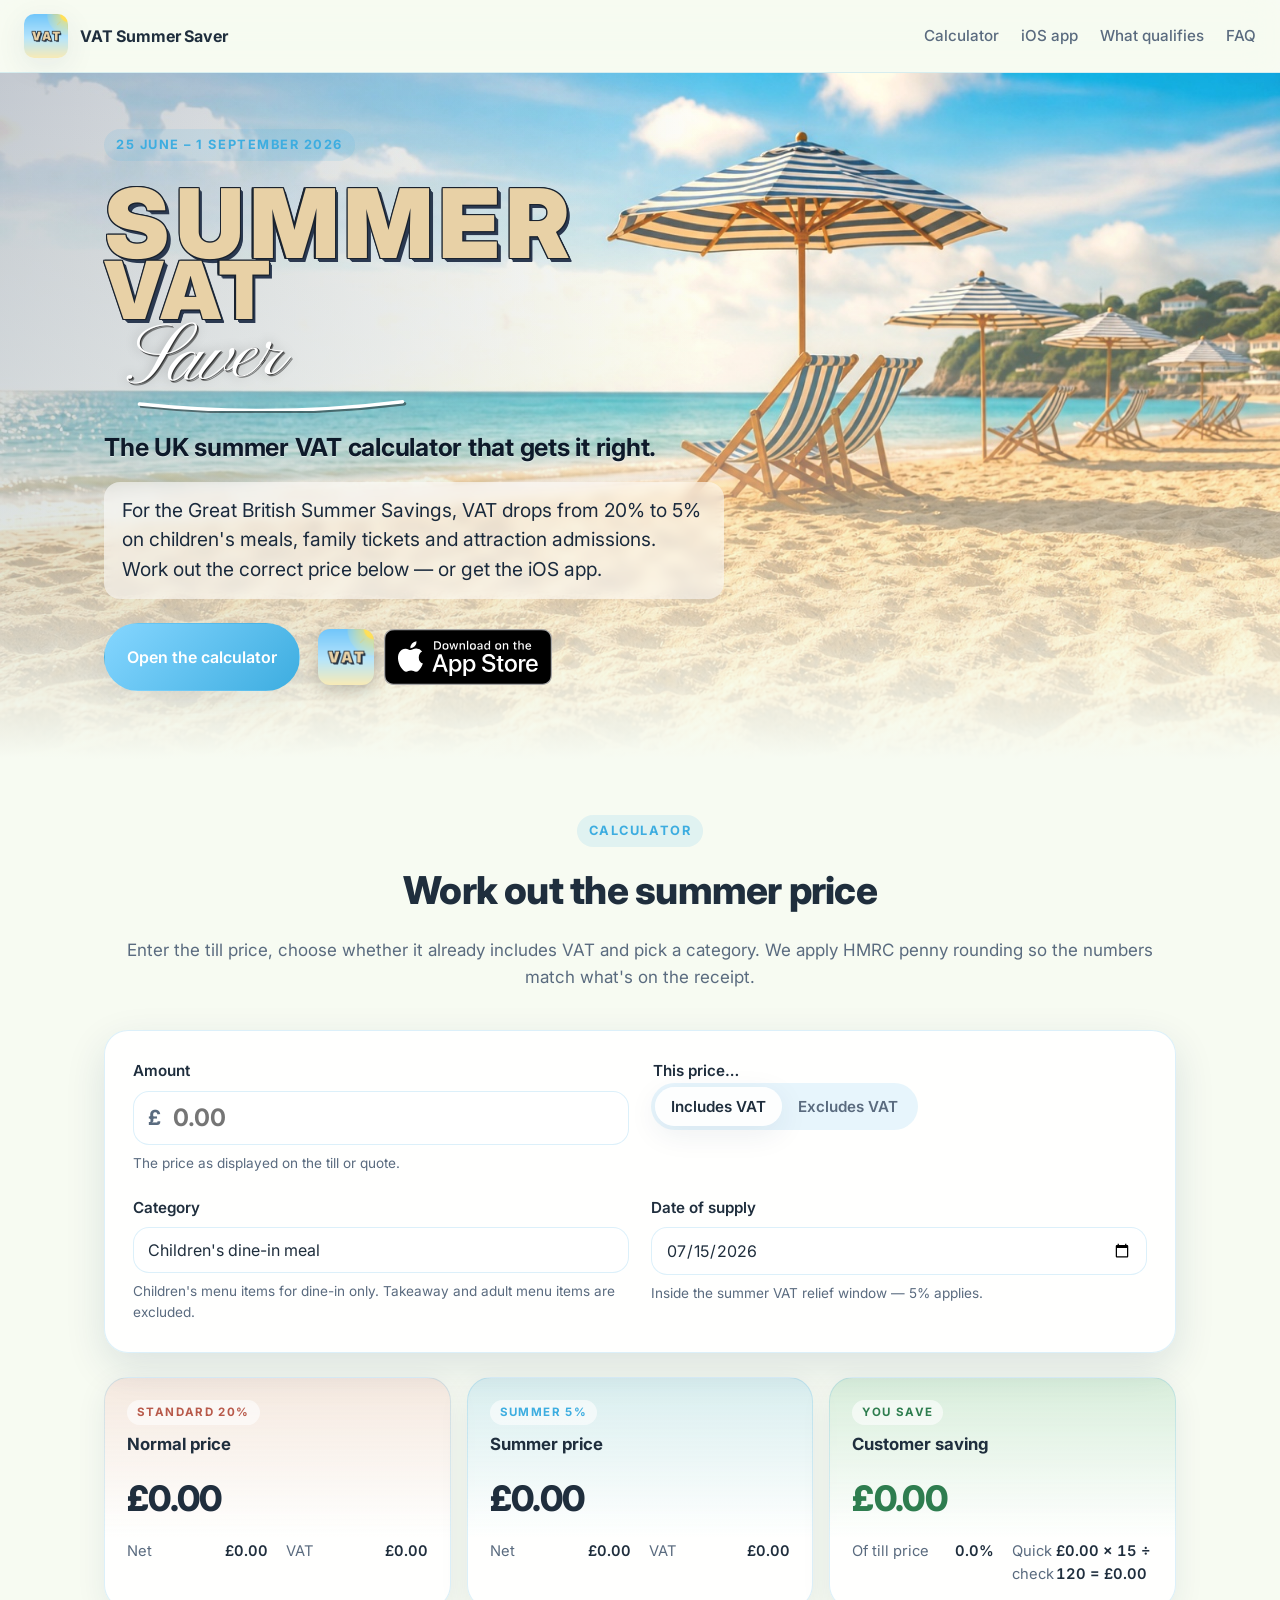
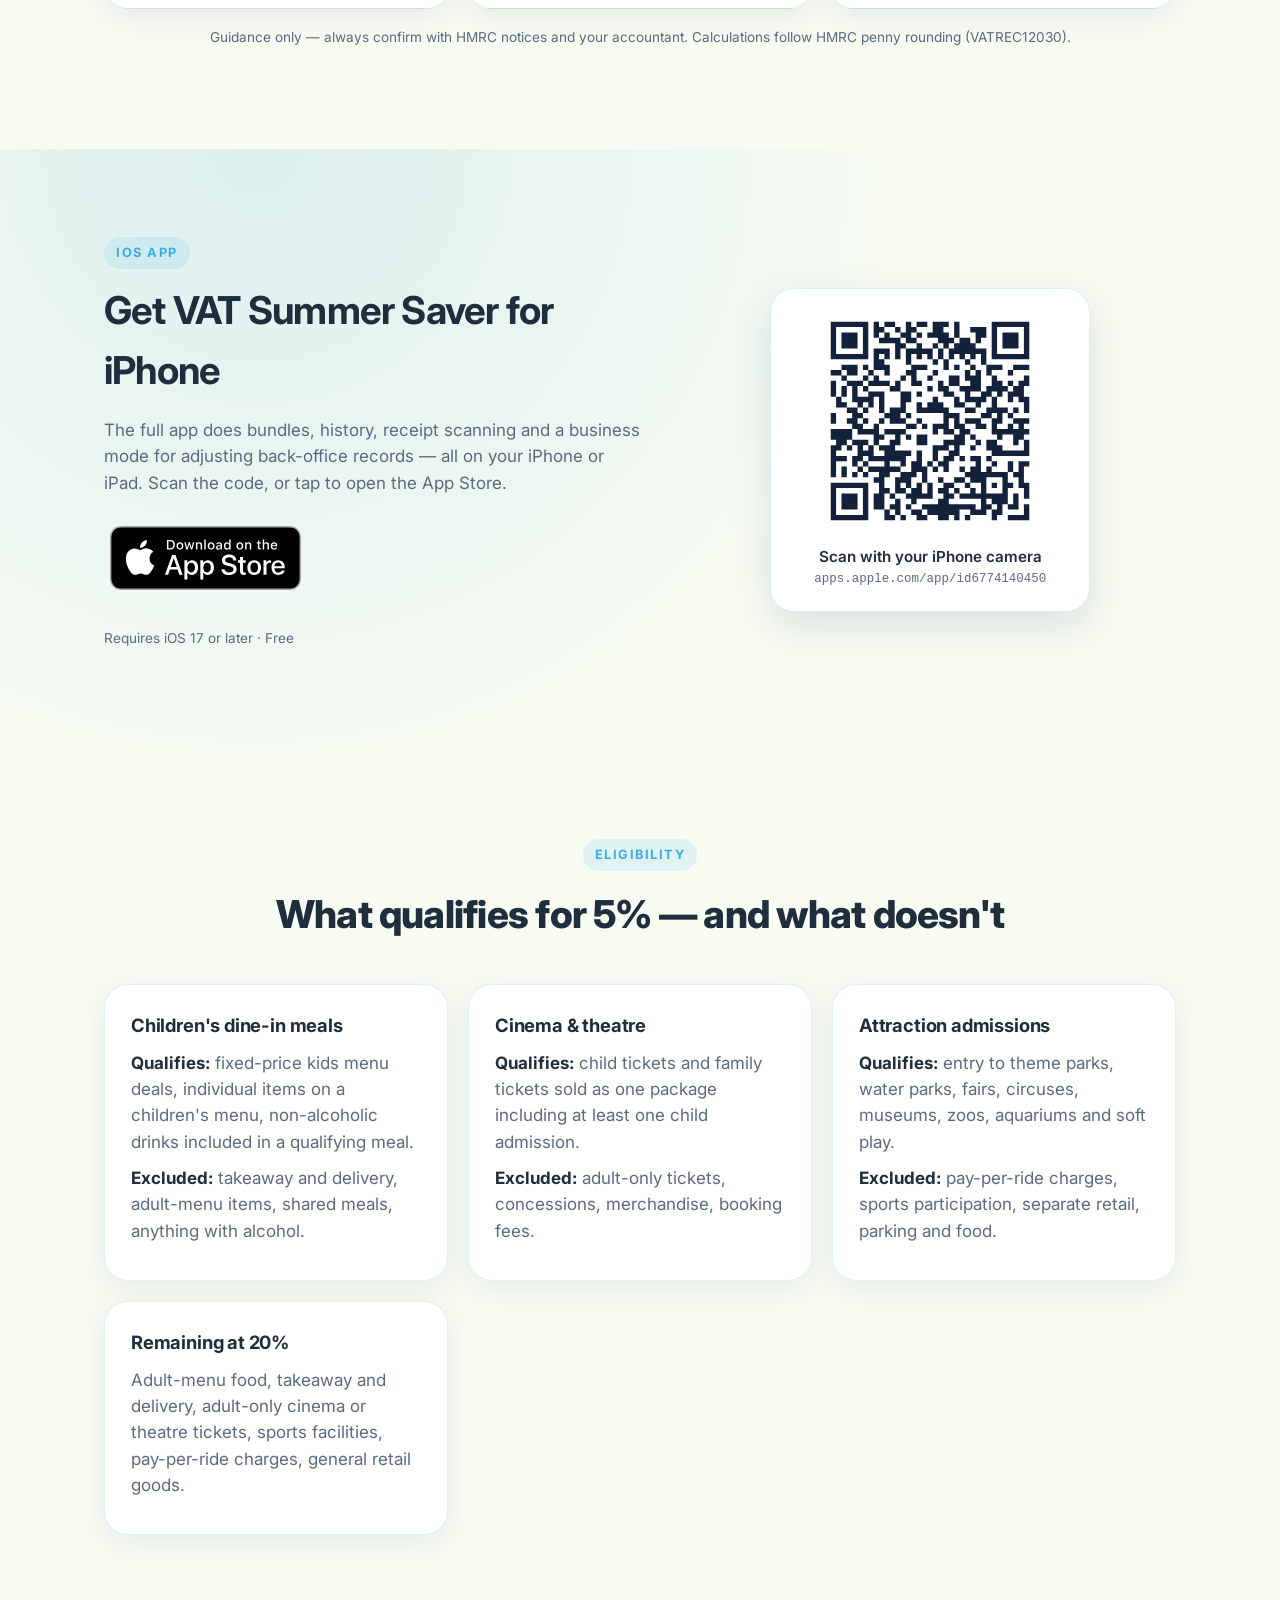
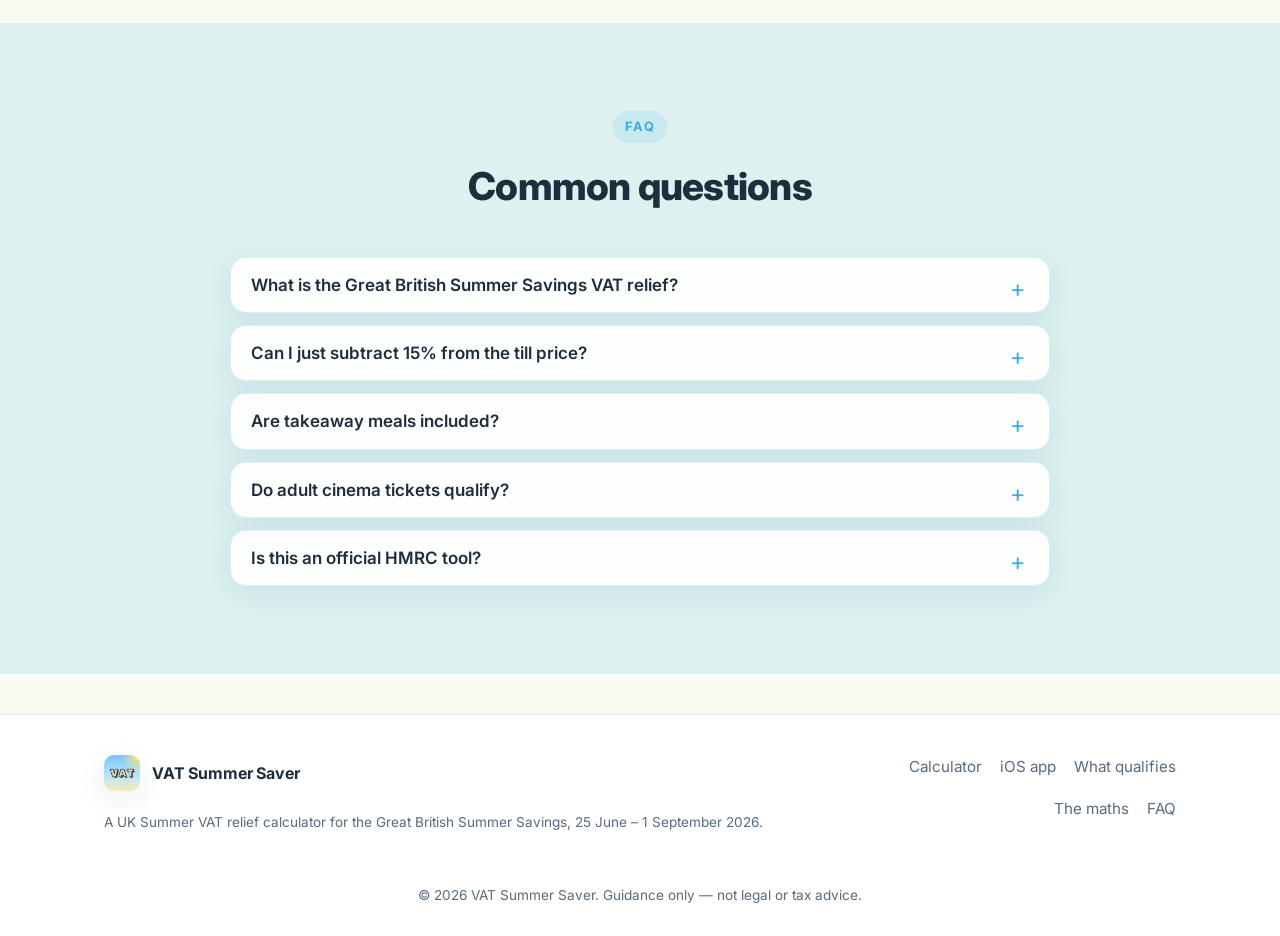
==== commit cf5fa382: "Match the hero title to the iOS app's poster wordmark Re-creates the app's hero header in the browse" ====
--- a/index.html
+++ b/index.html
@@ -49,7 +49,7 @@
     <link rel="preconnect" href="https://fonts.gstatic.com" crossorigin />
     <link
       rel="stylesheet"
-      href="https://fonts.googleapis.com/css2?family=Inter:wght@400;500;600;700;800&display=swap"
+      href="https://fonts.googleapis.com/css2?family=Inter:wght@400;500;600;700;800;900&family=Pinyon+Script&display=swap"
     />
     <link rel="stylesheet" href="styles.css" />
 
@@ -148,8 +148,17 @@
         </div>
         <div class="hero-content">
           <span class="eyebrow">25 June – 1 September 2026</span>
-          <h1 id="hero-title">
-            The UK summer VAT calculator that gets it right.
+          <h1 id="hero-title" class="poster-h1">
+            <span class="poster-block poster-block-lg" aria-hidden="true">SUMMER</span>
+            <span class="poster-block poster-block-md" aria-hidden="true">VAT</span>
+            <span class="poster-script-wrap" aria-hidden="true">
+              <span class="poster-script">Saver</span>
+              <svg class="poster-swoosh" viewBox="0 0 240 12" preserveAspectRatio="none" aria-hidden="true" focusable="false">
+                <path d="M3 6 Q 120 18, 237 4" fill="none" stroke="white" stroke-width="3" stroke-linecap="round" />
+              </svg>
+            </span>
+            <span class="visually-hidden">SUMMER VAT Saver — </span>
+            <span class="poster-tagline">The UK summer VAT calculator that gets it right.</span>
           </h1>
           <p class="lede">
             For the Great British Summer Savings, VAT drops from 20% to 5% on
--- a/styles.css
+++ b/styles.css
@@ -31,6 +31,13 @@
 
   --font-sans: "Inter", -apple-system, BlinkMacSystemFont, "SF Pro Text", "Segoe UI",
     Roboto, Helvetica, Arial, sans-serif;
+
+  /* Poster typography (mirrors PosterTypography in the iOS hero header) */
+  --poster-face: #e8d1a6;
+  --poster-outline: #1a232f;
+  --poster-extrusion: #2b3950;
+  --poster-script: #ffffff;
+  --font-poster-script: "Pinyon Script", "Snell Roundhand", "Apple Chancery", cursive;
 }
 
 @media (prefers-color-scheme: dark) {
@@ -288,6 +295,129 @@
   }
 }
 
+/* ---------- Poster-style hero title (matches the iOS hero header) ----------
+   In the app each line is rendered as ZStack'd Text:
+     - 5 dark-navy extrusion copies offset by 0.72px each
+     - 8 outline copies at ±1.2px (compass directions)
+     - A cream "face" copy on top
+   We reproduce that here with stacked text-shadow values. */
+.poster-h1 {
+  margin: 18px 0 22px;
+  padding: 0;
+  font-weight: 800;
+  text-shadow: none;
+  color: var(--primary-text);
+  line-height: 1;
+  display: block;
+}
+
+@media (prefers-color-scheme: dark) {
+  .poster-h1 {
+    color: var(--primary-text);
+    text-shadow: none;
+  }
+}
+
+.poster-block {
+  display: block;
+  font-family: var(--font-sans);
+  font-weight: 900;
+  text-transform: uppercase;
+  letter-spacing: 0.06em;
+  line-height: 0.92;
+  color: var(--poster-face);
+  text-shadow:
+    /* 8-way outline */
+    -1.2px -1.2px 0 var(--poster-outline),
+     0    -1.2px 0 var(--poster-outline),
+     1.2px -1.2px 0 var(--poster-outline),
+    -1.2px  0    0 var(--poster-outline),
+     1.2px  0    0 var(--poster-outline),
+    -1.2px  1.2px 0 var(--poster-outline),
+     0     1.2px 0 var(--poster-outline),
+     1.2px  1.2px 0 var(--poster-outline),
+    /* 5-step extrusion */
+    0.72px 0.72px 0 var(--poster-extrusion),
+    1.44px 1.44px 0 var(--poster-extrusion),
+    2.16px 2.16px 0 var(--poster-extrusion),
+    2.88px 2.88px 0 var(--poster-extrusion),
+    3.60px 3.60px 0 var(--poster-extrusion);
+}
+
+.poster-block-lg {
+  font-size: clamp(3rem, 9vw, 6rem);
+}
+
+.poster-block-md {
+  font-size: clamp(2.4rem, 7.4vw, 5rem);
+  margin-top: -0.18em;
+}
+
+.poster-script-wrap {
+  display: block;
+  margin-top: -0.05em;
+  padding-left: 0.35em;
+  position: relative;
+}
+
+.poster-script {
+  display: inline-block;
+  font-family: var(--font-poster-script);
+  font-weight: 400;
+  font-style: normal;
+  font-size: clamp(2.8rem, 7.2vw, 5.2rem);
+  line-height: 1;
+  color: var(--poster-script);
+  transform: rotate(-4deg);
+  transform-origin: left center;
+  text-shadow:
+    1px 1px 0 rgba(0, 0, 0, 0.55),
+    2px 2px 0 rgba(0, 0, 0, 0.45),
+    0 0 12px rgba(0, 0, 0, 0.25);
+}
+
+.poster-swoosh {
+  display: block;
+  width: clamp(150px, 24vw, 270px);
+  height: 14px;
+  margin-top: -0.15em;
+  margin-left: 0.15em;
+  filter: drop-shadow(2px 2px 0 rgba(0, 0, 0, 0.45));
+}
+
+.poster-tagline {
+  display: block;
+  margin-top: 22px;
+  font-size: clamp(1.1rem, 2.4vw, 1.55rem);
+  line-height: 1.2;
+  letter-spacing: -0.01em;
+  font-weight: 700;
+  color: #0e1a2a;
+  text-shadow: 0 1px 0 rgba(255, 255, 255, 0.5);
+  max-width: 620px;
+}
+
+@media (prefers-color-scheme: dark) {
+  .poster-tagline {
+    color: #f7eed8;
+    text-shadow: 0 2px 14px rgba(0, 0, 0, 0.55);
+  }
+}
+
+/* Screen-reader only — keeps the H1's full sentence available to
+   assistive tech without showing the connector text visually. */
+.visually-hidden {
+  position: absolute !important;
+  width: 1px !important;
+  height: 1px !important;
+  padding: 0 !important;
+  margin: -1px !important;
+  overflow: hidden !important;
+  clip: rect(0, 0, 0, 0) !important;
+  white-space: nowrap !important;
+  border: 0 !important;
+}
+
 .lede {
   max-width: 620px;
   font-size: clamp(1.05rem, 1.6vw, 1.2rem);
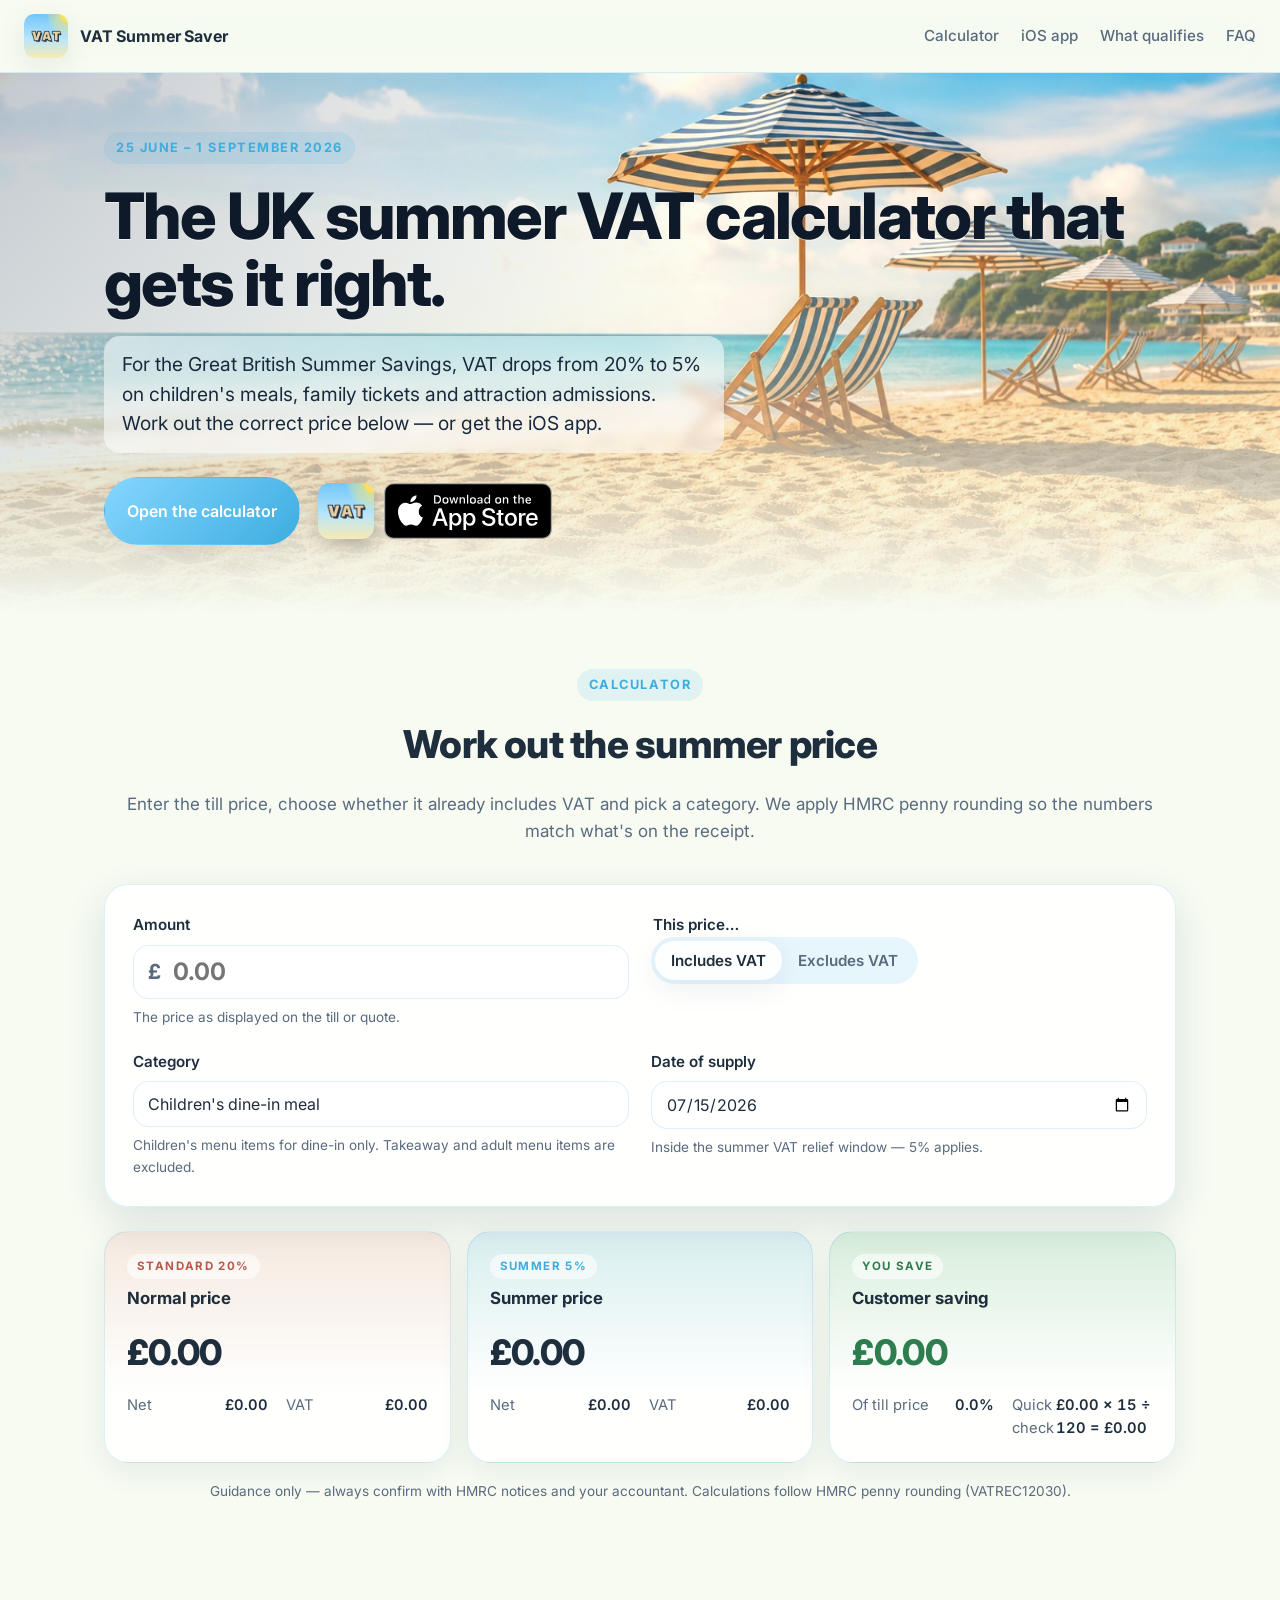
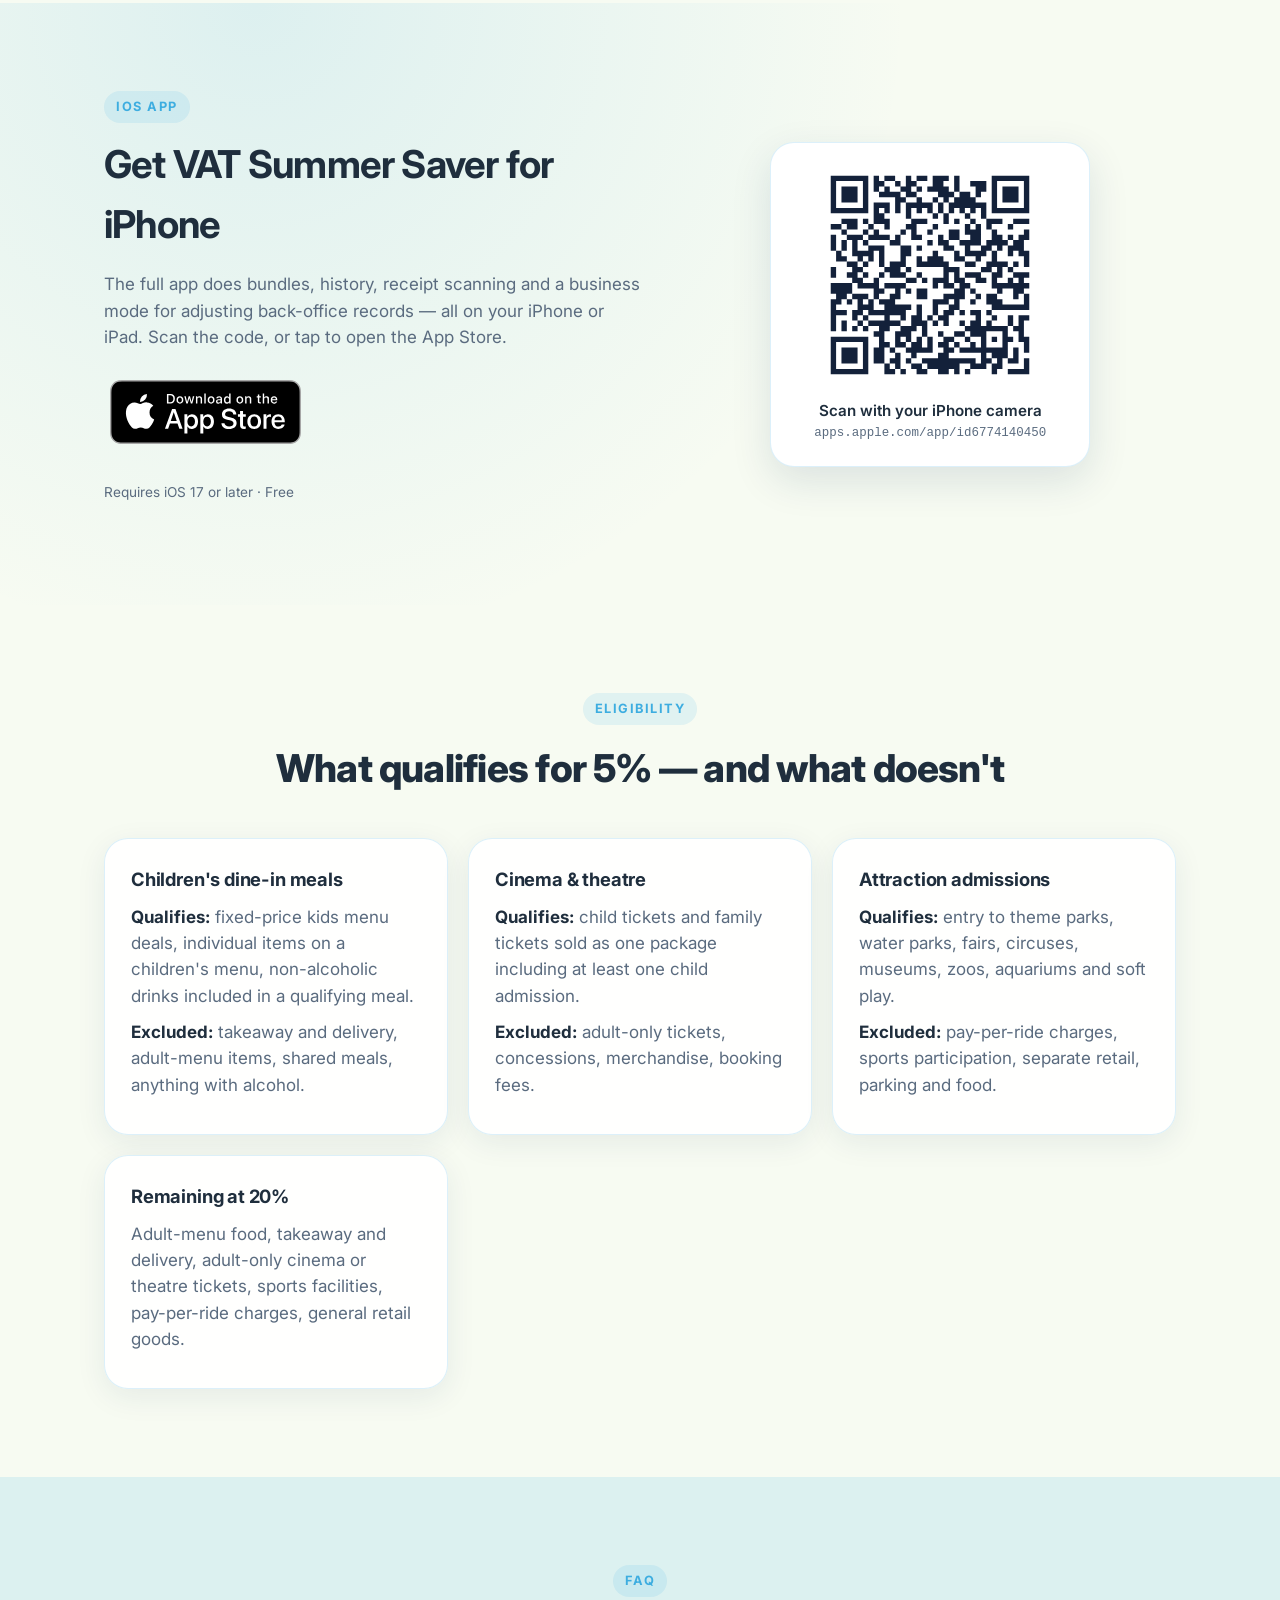
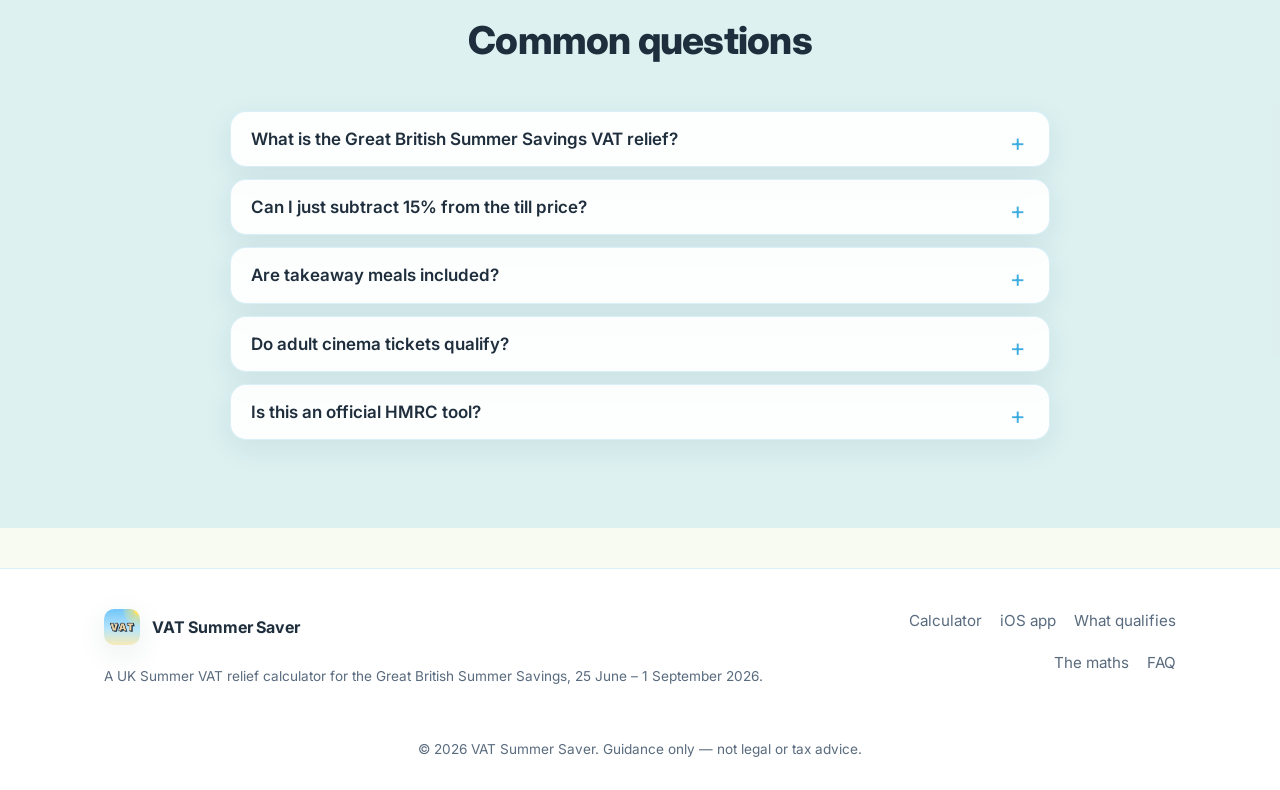
==== commit 0f033f87: "Revert "Match the hero title to the iOS app's poster wordmark" This reverts commit cf5fa382c9e525b15" ====
--- a/index.html
+++ b/index.html
@@ -49,7 +49,7 @@
     <link rel="preconnect" href="https://fonts.gstatic.com" crossorigin />
     <link
       rel="stylesheet"
-      href="https://fonts.googleapis.com/css2?family=Inter:wght@400;500;600;700;800;900&family=Pinyon+Script&display=swap"
+      href="https://fonts.googleapis.com/css2?family=Inter:wght@400;500;600;700;800&display=swap"
     />
     <link rel="stylesheet" href="styles.css" />
 
@@ -148,17 +148,8 @@
         </div>
         <div class="hero-content">
           <span class="eyebrow">25 June – 1 September 2026</span>
-          <h1 id="hero-title" class="poster-h1">
-            <span class="poster-block poster-block-lg" aria-hidden="true">SUMMER</span>
-            <span class="poster-block poster-block-md" aria-hidden="true">VAT</span>
-            <span class="poster-script-wrap" aria-hidden="true">
-              <span class="poster-script">Saver</span>
-              <svg class="poster-swoosh" viewBox="0 0 240 12" preserveAspectRatio="none" aria-hidden="true" focusable="false">
-                <path d="M3 6 Q 120 18, 237 4" fill="none" stroke="white" stroke-width="3" stroke-linecap="round" />
-              </svg>
-            </span>
-            <span class="visually-hidden">SUMMER VAT Saver — </span>
-            <span class="poster-tagline">The UK summer VAT calculator that gets it right.</span>
+          <h1 id="hero-title">
+            The UK summer VAT calculator that gets it right.
           </h1>
           <p class="lede">
             For the Great British Summer Savings, VAT drops from 20% to 5% on
--- a/styles.css
+++ b/styles.css
@@ -31,13 +31,6 @@
 
   --font-sans: "Inter", -apple-system, BlinkMacSystemFont, "SF Pro Text", "Segoe UI",
     Roboto, Helvetica, Arial, sans-serif;
-
-  /* Poster typography (mirrors PosterTypography in the iOS hero header) */
-  --poster-face: #e8d1a6;
-  --poster-outline: #1a232f;
-  --poster-extrusion: #2b3950;
-  --poster-script: #ffffff;
-  --font-poster-script: "Pinyon Script", "Snell Roundhand", "Apple Chancery", cursive;
 }
 
 @media (prefers-color-scheme: dark) {
@@ -295,129 +288,6 @@
   }
 }
 
-/* ---------- Poster-style hero title (matches the iOS hero header) ----------
-   In the app each line is rendered as ZStack'd Text:
-     - 5 dark-navy extrusion copies offset by 0.72px each
-     - 8 outline copies at ±1.2px (compass directions)
-     - A cream "face" copy on top
-   We reproduce that here with stacked text-shadow values. */
-.poster-h1 {
-  margin: 18px 0 22px;
-  padding: 0;
-  font-weight: 800;
-  text-shadow: none;
-  color: var(--primary-text);
-  line-height: 1;
-  display: block;
-}
-
-@media (prefers-color-scheme: dark) {
-  .poster-h1 {
-    color: var(--primary-text);
-    text-shadow: none;
-  }
-}
-
-.poster-block {
-  display: block;
-  font-family: var(--font-sans);
-  font-weight: 900;
-  text-transform: uppercase;
-  letter-spacing: 0.06em;
-  line-height: 0.92;
-  color: var(--poster-face);
-  text-shadow:
-    /* 8-way outline */
-    -1.2px -1.2px 0 var(--poster-outline),
-     0    -1.2px 0 var(--poster-outline),
-     1.2px -1.2px 0 var(--poster-outline),
-    -1.2px  0    0 var(--poster-outline),
-     1.2px  0    0 var(--poster-outline),
-    -1.2px  1.2px 0 var(--poster-outline),
-     0     1.2px 0 var(--poster-outline),
-     1.2px  1.2px 0 var(--poster-outline),
-    /* 5-step extrusion */
-    0.72px 0.72px 0 var(--poster-extrusion),
-    1.44px 1.44px 0 var(--poster-extrusion),
-    2.16px 2.16px 0 var(--poster-extrusion),
-    2.88px 2.88px 0 var(--poster-extrusion),
-    3.60px 3.60px 0 var(--poster-extrusion);
-}
-
-.poster-block-lg {
-  font-size: clamp(3rem, 9vw, 6rem);
-}
-
-.poster-block-md {
-  font-size: clamp(2.4rem, 7.4vw, 5rem);
-  margin-top: -0.18em;
-}
-
-.poster-script-wrap {
-  display: block;
-  margin-top: -0.05em;
-  padding-left: 0.35em;
-  position: relative;
-}
-
-.poster-script {
-  display: inline-block;
-  font-family: var(--font-poster-script);
-  font-weight: 400;
-  font-style: normal;
-  font-size: clamp(2.8rem, 7.2vw, 5.2rem);
-  line-height: 1;
-  color: var(--poster-script);
-  transform: rotate(-4deg);
-  transform-origin: left center;
-  text-shadow:
-    1px 1px 0 rgba(0, 0, 0, 0.55),
-    2px 2px 0 rgba(0, 0, 0, 0.45),
-    0 0 12px rgba(0, 0, 0, 0.25);
-}
-
-.poster-swoosh {
-  display: block;
-  width: clamp(150px, 24vw, 270px);
-  height: 14px;
-  margin-top: -0.15em;
-  margin-left: 0.15em;
-  filter: drop-shadow(2px 2px 0 rgba(0, 0, 0, 0.45));
-}
-
-.poster-tagline {
-  display: block;
-  margin-top: 22px;
-  font-size: clamp(1.1rem, 2.4vw, 1.55rem);
-  line-height: 1.2;
-  letter-spacing: -0.01em;
-  font-weight: 700;
-  color: #0e1a2a;
-  text-shadow: 0 1px 0 rgba(255, 255, 255, 0.5);
-  max-width: 620px;
-}
-
-@media (prefers-color-scheme: dark) {
-  .poster-tagline {
-    color: #f7eed8;
-    text-shadow: 0 2px 14px rgba(0, 0, 0, 0.55);
-  }
-}
-
-/* Screen-reader only — keeps the H1's full sentence available to
-   assistive tech without showing the connector text visually. */
-.visually-hidden {
-  position: absolute !important;
-  width: 1px !important;
-  height: 1px !important;
-  padding: 0 !important;
-  margin: -1px !important;
-  overflow: hidden !important;
-  clip: rect(0, 0, 0, 0) !important;
-  white-space: nowrap !important;
-  border: 0 !important;
-}
-
 .lede {
   max-width: 620px;
   font-size: clamp(1.05rem, 1.6vw, 1.2rem);
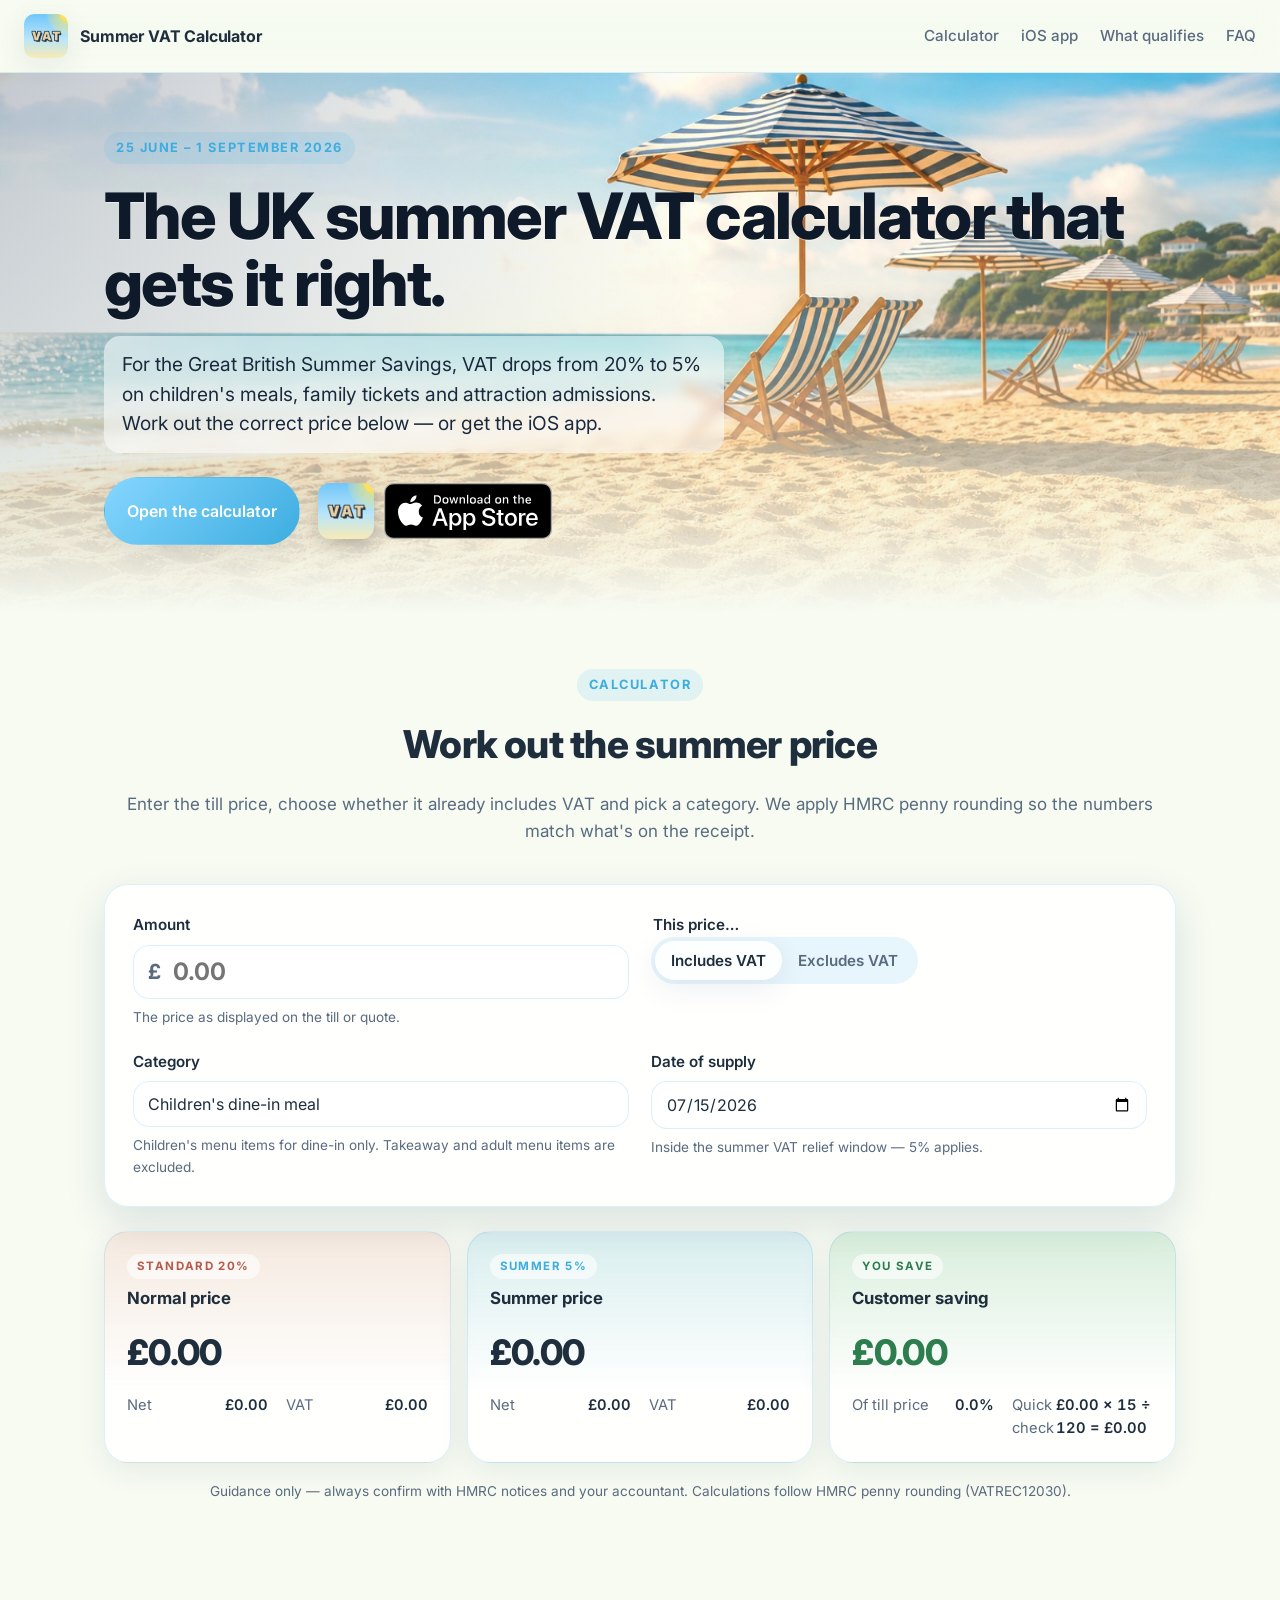
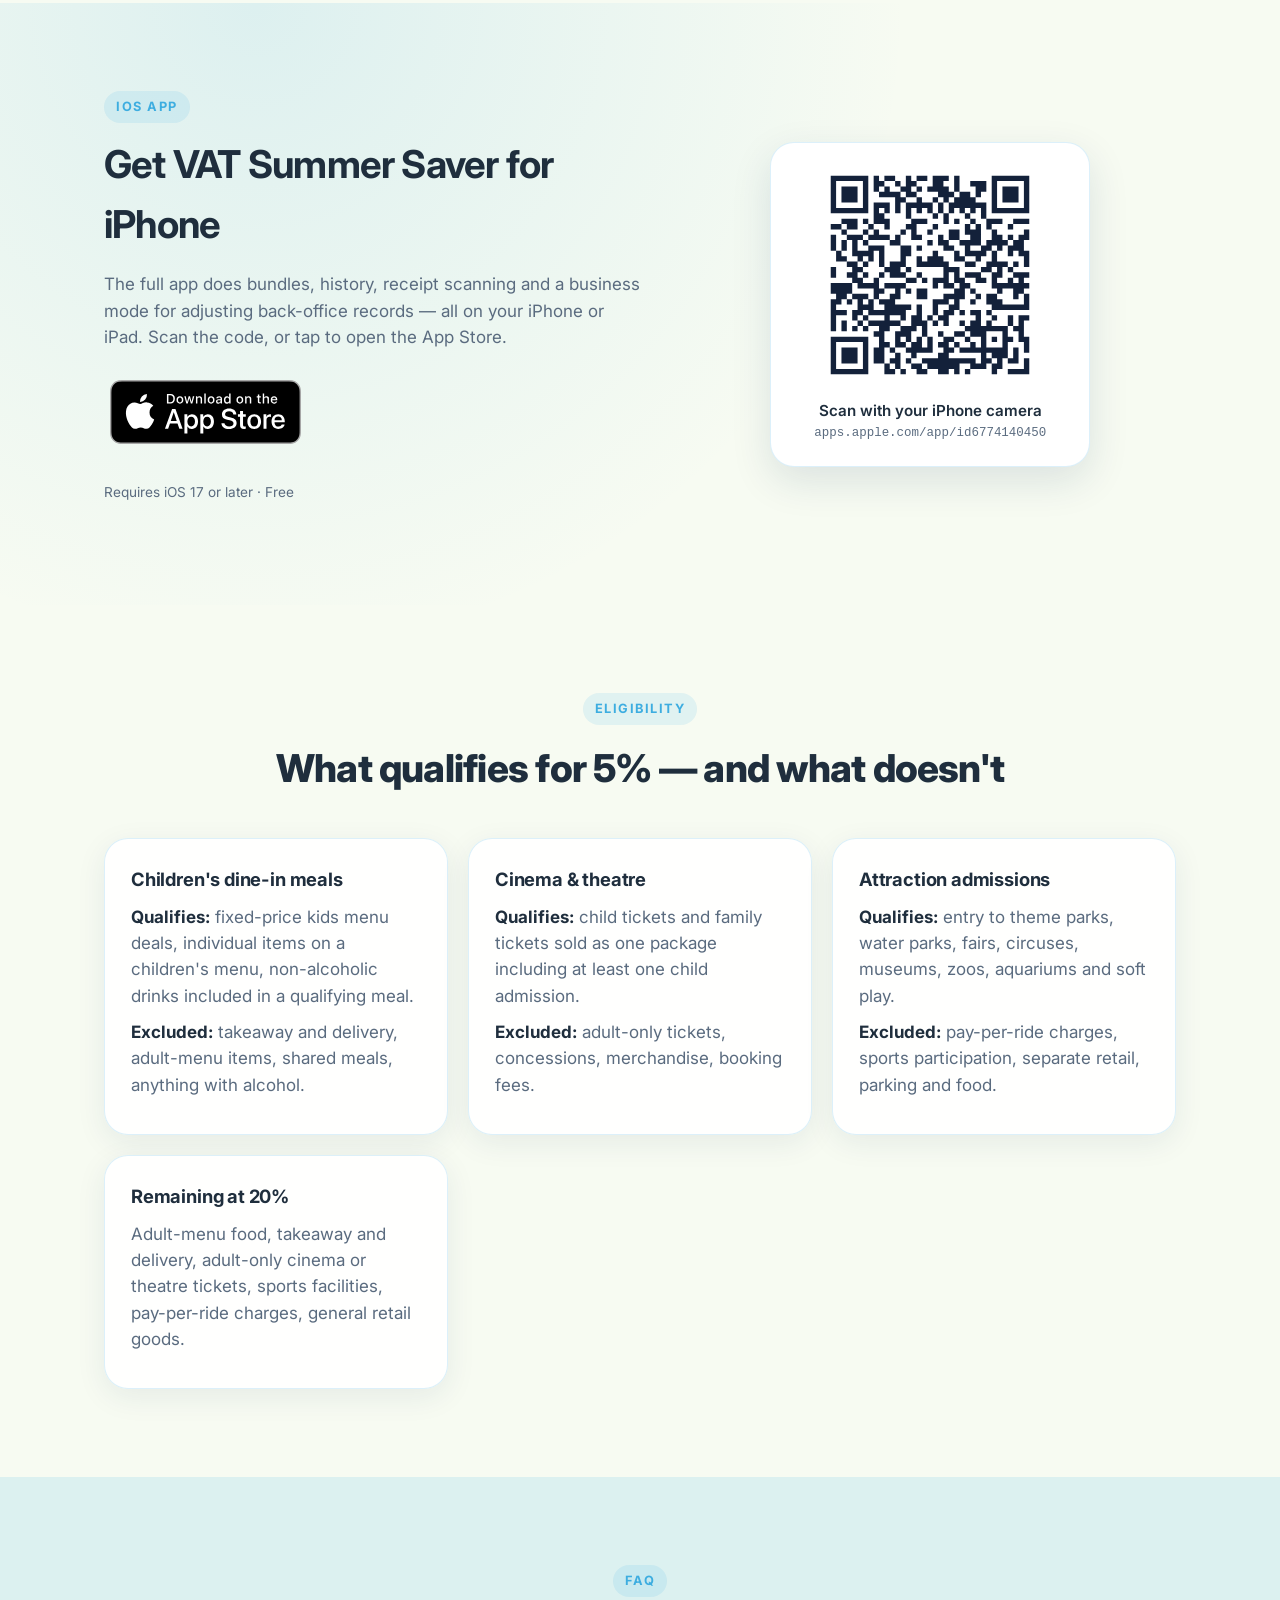
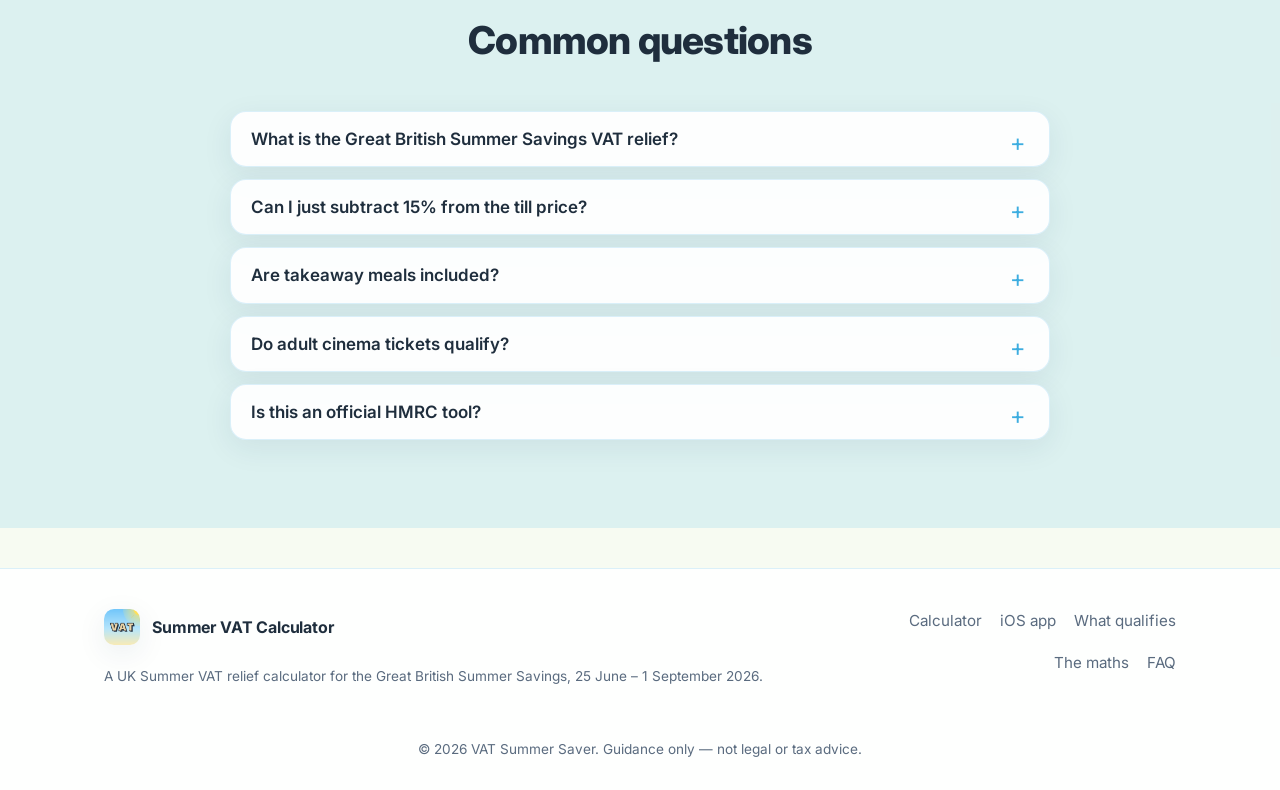
==== commit 627a800b: "Rename the visible header/footer brand to "Summer VAT Calculator" Only the user-visible wordmark nex" ====
--- a/index.html
+++ b/index.html
@@ -123,7 +123,7 @@
     <header class="site-header">
       <a class="brand" href="#top" aria-label="VAT Summer Saver home">
         <img src="images/app-icon.png" alt="" width="44" height="44" class="brand-icon" />
-        <span class="brand-name">VAT Summer Saver</span>
+        <span class="brand-name">Summer VAT Calculator</span>
       </a>
       <nav aria-label="Primary">
         <a href="#calculator">Calculator</a>
@@ -401,7 +401,7 @@
         <div>
           <div class="brand">
             <img src="images/app-icon.png" alt="" width="36" height="36" class="brand-icon" />
-            <span class="brand-name">VAT Summer Saver</span>
+            <span class="brand-name">Summer VAT Calculator</span>
           </div>
           <p class="muted small">A UK Summer VAT relief calculator for the Great British Summer Savings, 25 June – 1 September 2026.</p>
         </div>
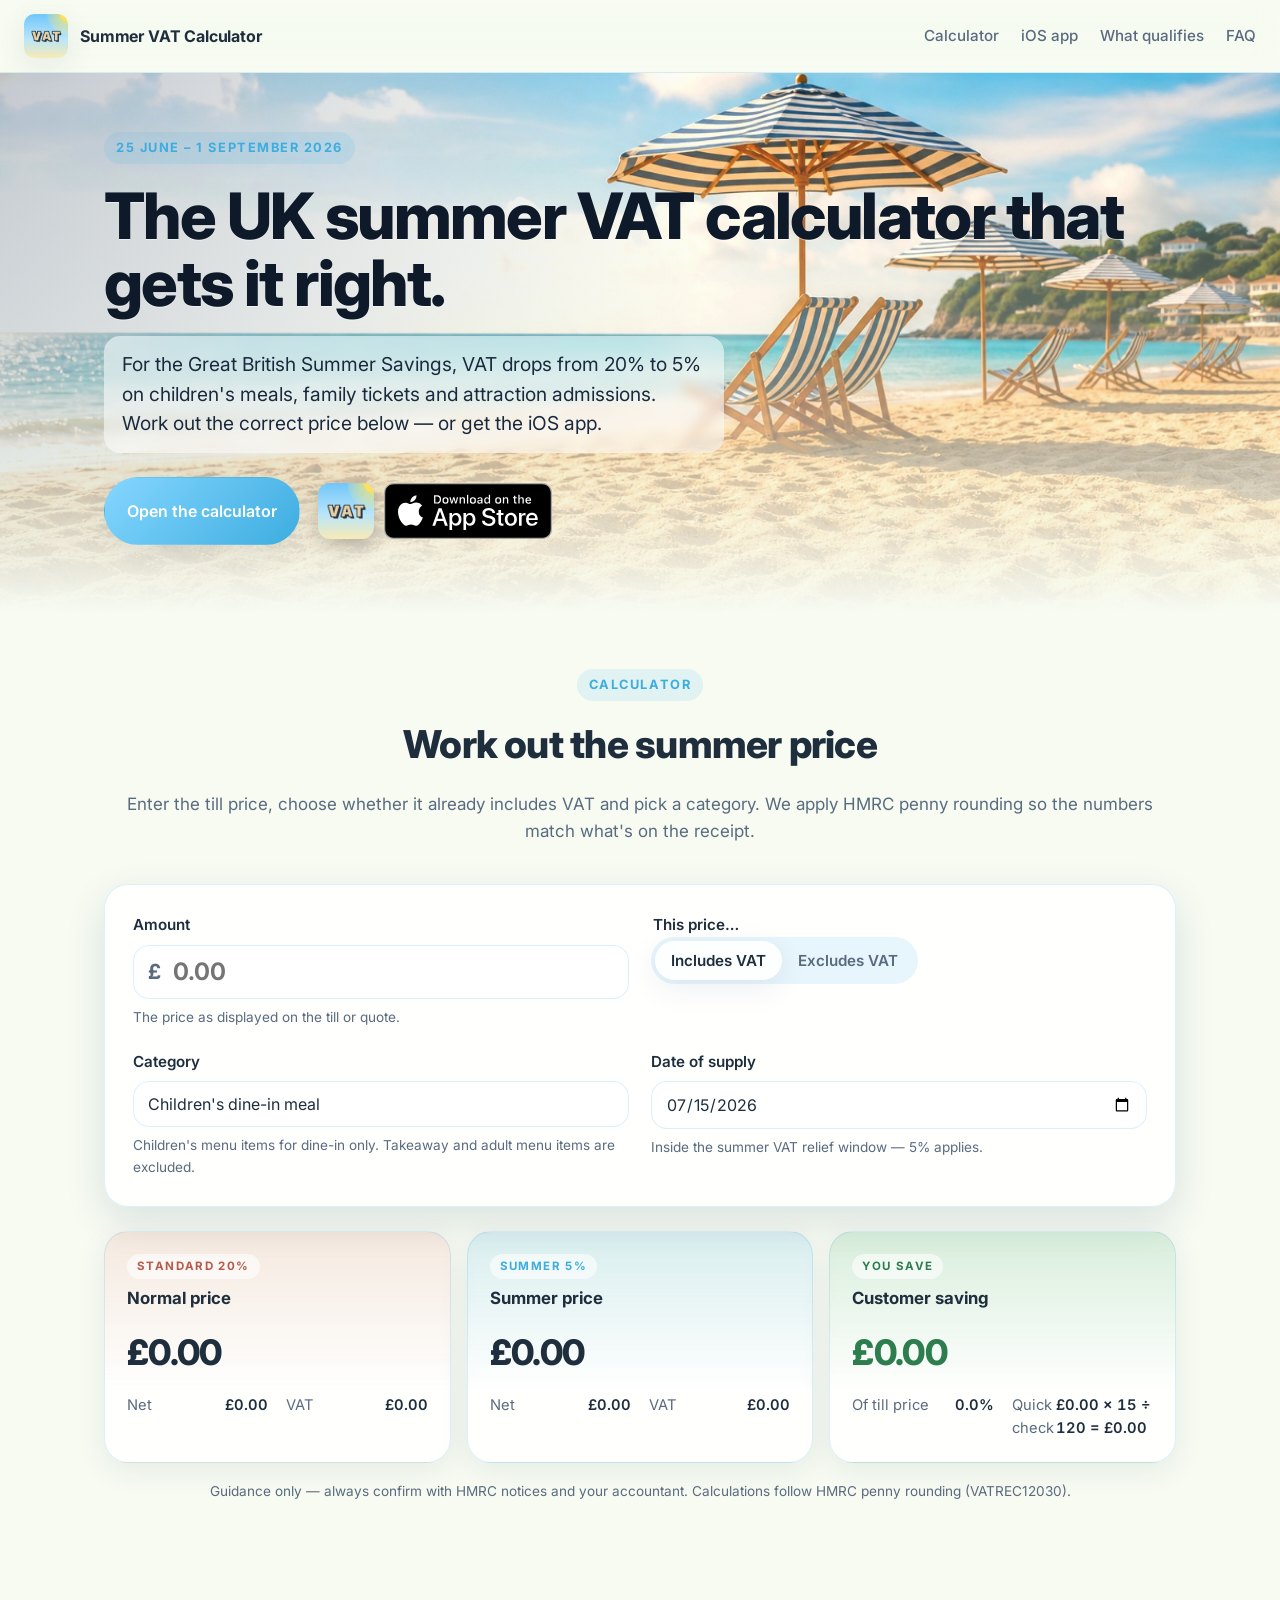
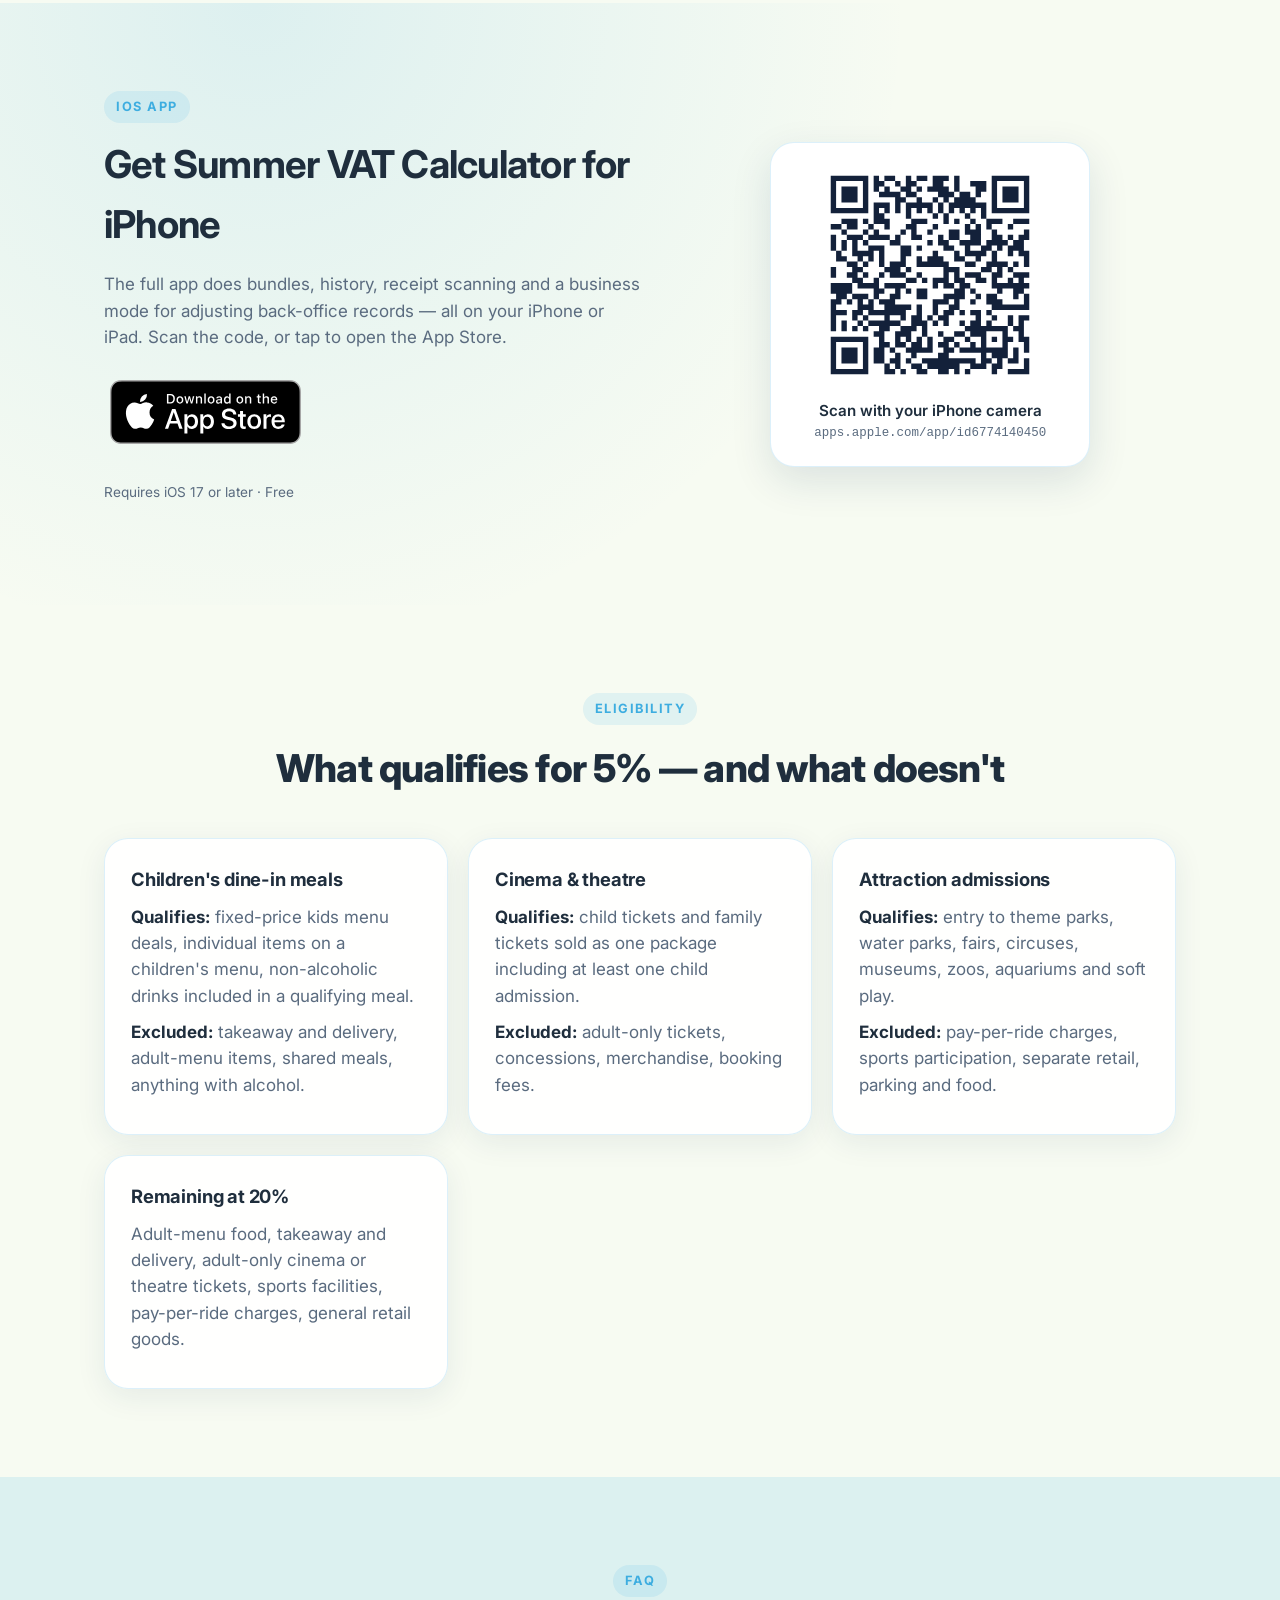
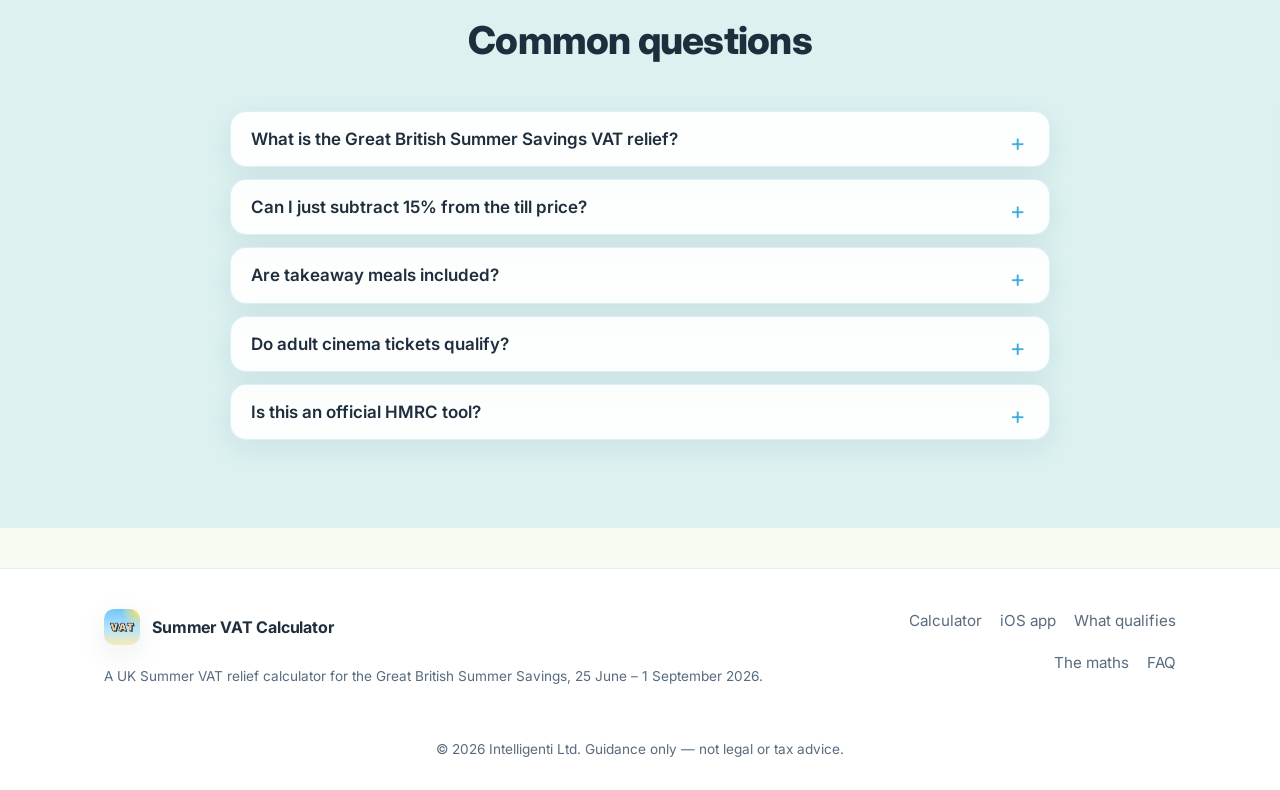
==== commit 805de0c8: "Finish the rename to "Summer VAT Calculator"; copyright to Intelligenti Ltd Aligns every remaining V" ====
--- a/index.html
+++ b/index.html
@@ -6,20 +6,20 @@
     <meta name="theme-color" content="#3DAEE0" media="(prefers-color-scheme: light)" />
     <meta name="theme-color" content="#13213A" media="(prefers-color-scheme: dark)" />
 
-    <title>VAT Summer Saver — UK Summer VAT Relief Calculator (25 Jun – 1 Sept 2026)</title>
+    <title>Summer VAT Calculator — UK 5% VAT Relief (25 Jun – 1 Sept 2026)</title>
     <meta
       name="description"
       content="Free UK Summer VAT relief calculator for the Great British Summer Savings (25 June – 1 September 2026). Work out the correct 5% summer price for children's meals, family cinema and theatre tickets, and attraction admissions — without the 15%-off mistake."
     />
-    <meta name="keywords" content="UK summer VAT relief, Great British Summer Savings, summer VAT calculator, 5% VAT 2026, children's meals VAT, family ticket VAT, HMRC summer VAT, VAT Summer Saver app" />
-    <meta name="author" content="VAT Summer Saver" />
+    <meta name="keywords" content="UK summer VAT relief, Great British Summer Savings, summer VAT calculator, 5% VAT 2026, children's meals VAT, family ticket VAT, HMRC summer VAT, Summer VAT Calculator app" />
+    <meta name="author" content="Summer VAT Calculator" />
     <link rel="canonical" href="https://jonbonnick.github.io/vat-summer-saver-site/" />
 
     <meta name="apple-itunes-app" content="app-id=6774140450">
 
     <meta property="og:type" content="website" />
-    <meta property="og:site_name" content="VAT Summer Saver" />
-    <meta property="og:title" content="VAT Summer Saver — UK Summer VAT Relief Calculator" />
+    <meta property="og:site_name" content="Summer VAT Calculator" />
+    <meta property="og:title" content="Summer VAT Calculator — UK 5% VAT Relief (25 Jun – 1 Sept 2026)" />
     <meta
       property="og:description"
       content="Work out the correct 5% summer VAT price for qualifying supplies between 25 June and 1 September 2026 — without the 15%-off mistake."
@@ -31,7 +31,7 @@
     <meta property="og:locale" content="en_GB" />
 
     <meta name="twitter:card" content="summary_large_image" />
-    <meta name="twitter:title" content="VAT Summer Saver — UK Summer VAT Relief Calculator" />
+    <meta name="twitter:title" content="Summer VAT Calculator — UK 5% VAT Relief (25 Jun – 1 Sept 2026)" />
     <meta
       name="twitter:description"
       content="Work out the correct 5% summer VAT price for qualifying supplies between 25 June and 1 September 2026."
@@ -57,7 +57,7 @@
       {
         "@context": "https://schema.org",
         "@type": "WebApplication",
-        "name": "VAT Summer Saver",
+        "name": "Summer VAT Calculator",
         "applicationCategory": "FinanceApplication",
         "operatingSystem": "iOS 17, iPadOS 17",
         "description": "UK Summer VAT relief calculator for the Great British Summer Savings (25 June – 1 September 2026). Works out the correct 5% summer price for qualifying supplies.",
@@ -121,7 +121,7 @@
     <a class="skip-link" href="#calculator">Skip to calculator</a>
 
     <header class="site-header">
-      <a class="brand" href="#top" aria-label="VAT Summer Saver home">
+      <a class="brand" href="#top" aria-label="Summer VAT Calculator home">
         <img src="images/app-icon.png" alt="" width="44" height="44" class="brand-icon" />
         <span class="brand-name">Summer VAT Calculator</span>
       </a>
@@ -163,7 +163,7 @@
               href="https://apps.apple.com/app/id6774140450"
               target="_blank"
               rel="noopener"
-              aria-label="Download VAT Summer Saver on the App Store"
+              aria-label="Download Summer VAT Calculator on the App Store"
             >
               <img
                 class="app-store-badge-icon"
@@ -292,7 +292,7 @@
         <div class="container download-grid">
           <div>
             <span class="eyebrow">iOS app</span>
-            <h2 id="download-title">Get VAT Summer Saver for iPhone</h2>
+            <h2 id="download-title">Get Summer VAT Calculator for iPhone</h2>
             <p class="muted">
               The full app does bundles, history, receipt scanning and a
               business mode for adjusting back-office records — all on your
@@ -304,7 +304,7 @@
                 href="https://apps.apple.com/app/id6774140450"
                 target="_blank"
                 rel="noopener"
-                aria-label="Download VAT Summer Saver on the App Store"
+                aria-label="Download Summer VAT Calculator on the App Store"
               >
                 <picture>
                   <source srcset="images/app-store-badge-white.svg" media="(prefers-color-scheme: dark)" />
@@ -317,7 +317,7 @@
           <figure class="qr-card" aria-labelledby="qr-caption">
             <img
               src="images/app-store-qr.svg"
-              alt="QR code that opens VAT Summer Saver on the App Store"
+              alt="QR code that opens Summer VAT Calculator on the App Store"
               width="220"
               height="220"
               loading="lazy"
@@ -412,7 +412,7 @@
           <a href="maths/">The maths</a>
           <a href="#faq">FAQ</a>
         </nav>
-        <p class="muted small copy">© <span id="year">2026</span> VAT Summer Saver. Guidance only — not legal or tax advice.</p>
+        <p class="muted small copy">© <span id="year">2026</span> Intelligenti Ltd. Guidance only — not legal or tax advice.</p>
       </div>
     </footer>
 
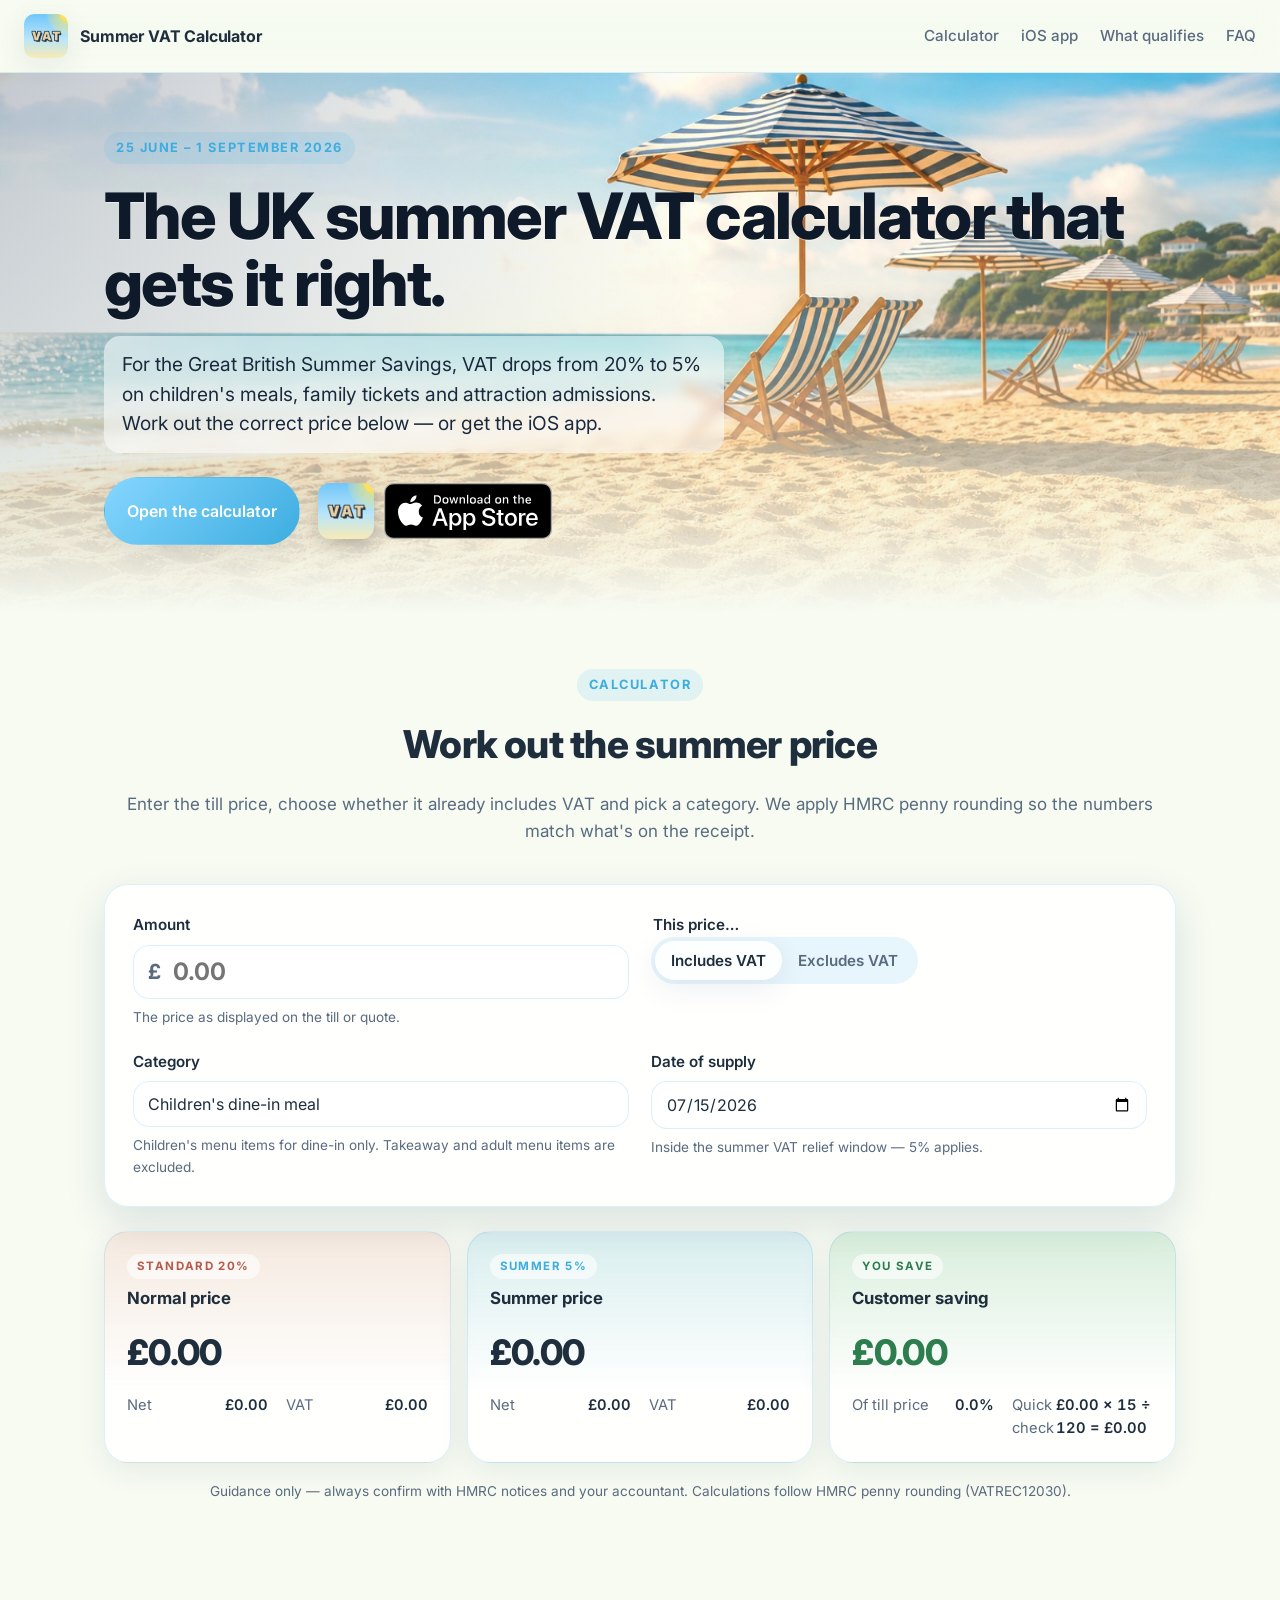
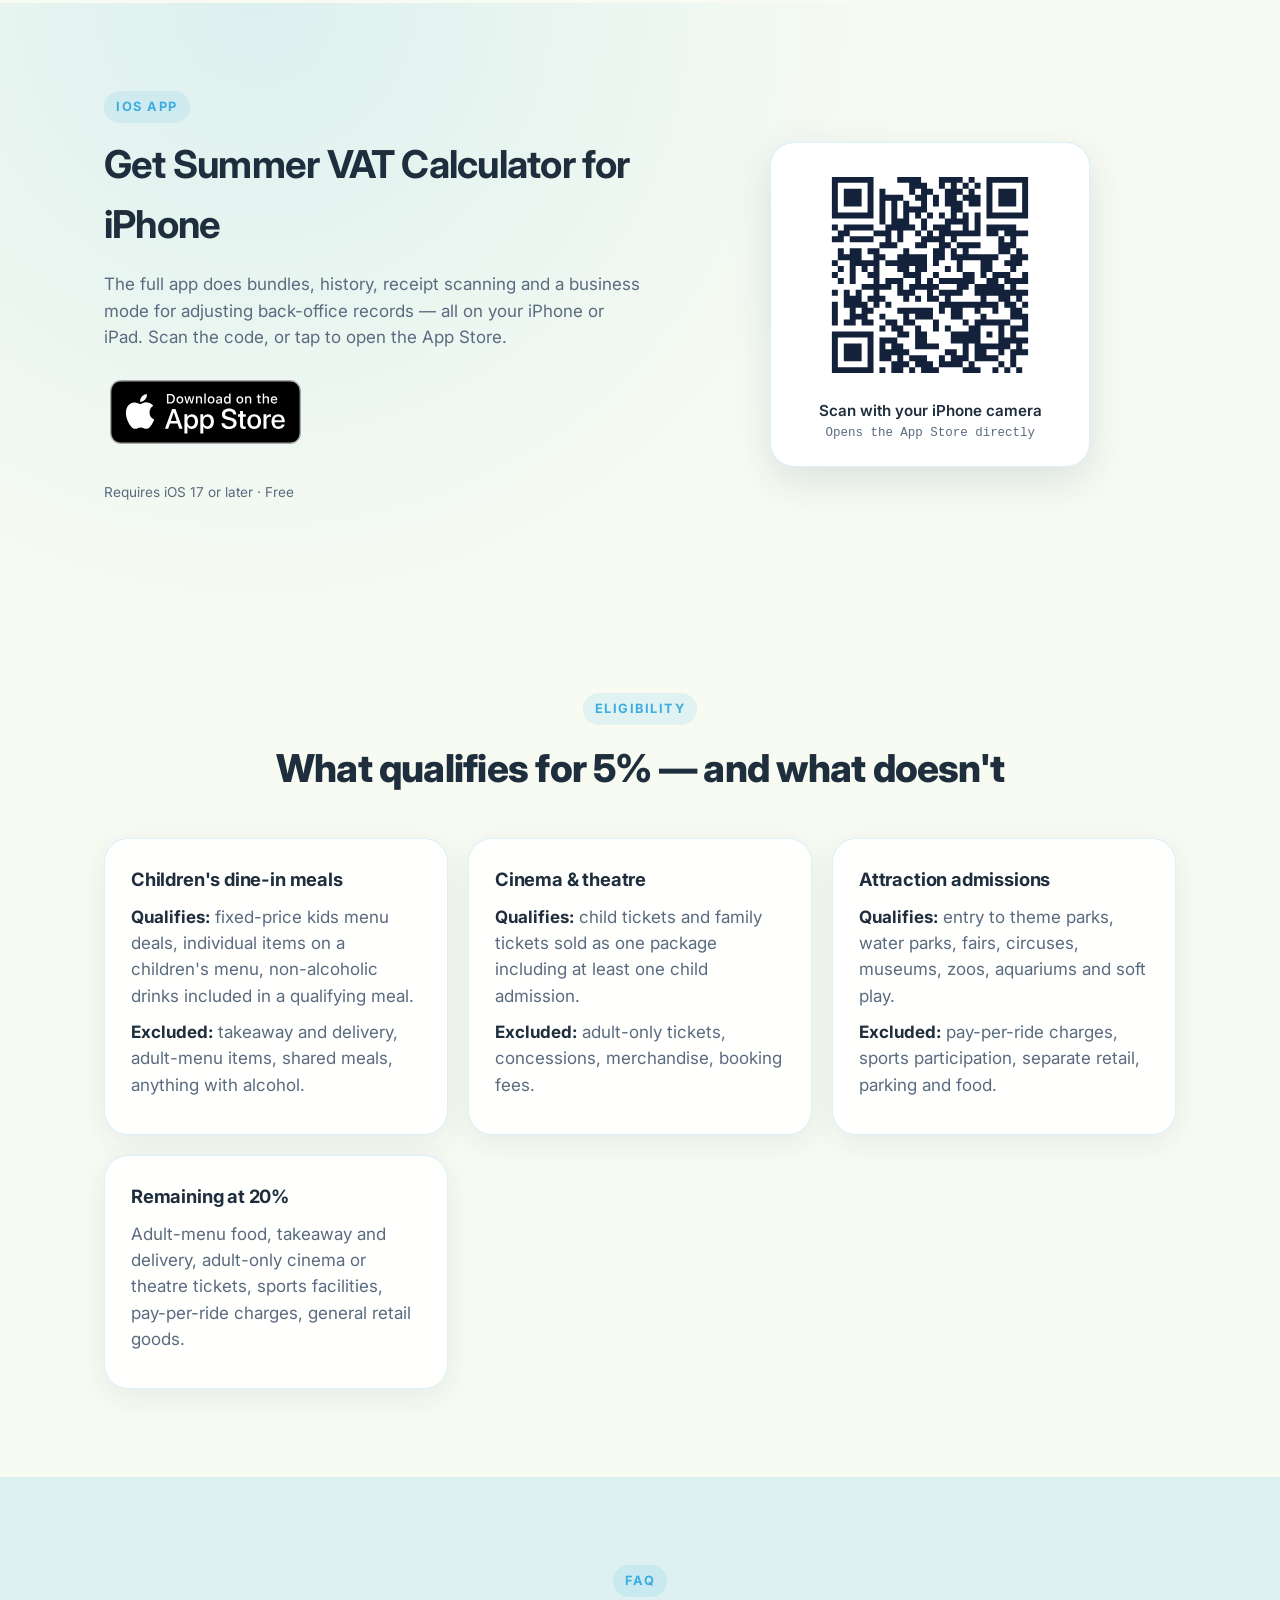
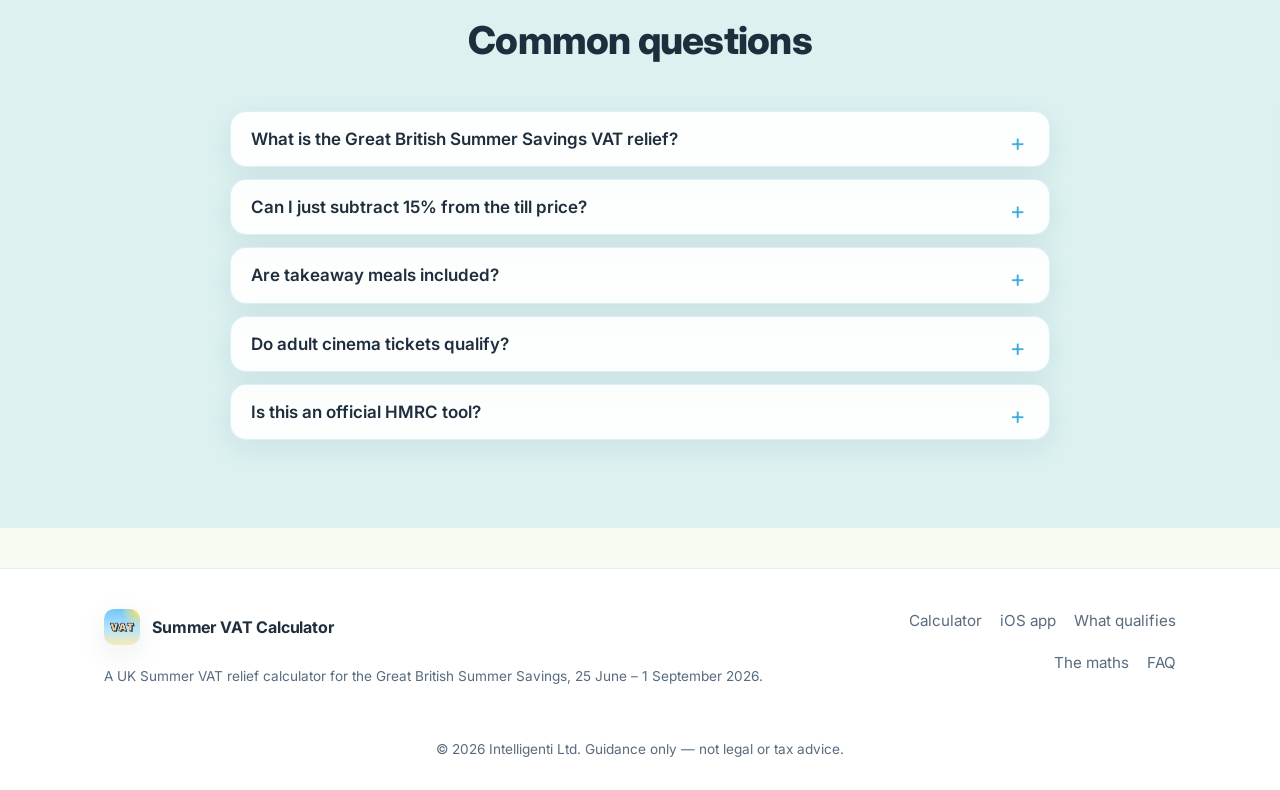
==== commit e4a17c76: "Bake App Store campaign tokens into the QR for App Store Connect attribution QR scans happen from a " ====
--- a/index.html
+++ b/index.html
@@ -13,7 +13,7 @@
     />
     <meta name="keywords" content="UK summer VAT relief, Great British Summer Savings, summer VAT calculator, 5% VAT 2026, children's meals VAT, family ticket VAT, HMRC summer VAT, Summer VAT Calculator app" />
     <meta name="author" content="Summer VAT Calculator" />
-    <link rel="canonical" href="https://jonbonnick.github.io/vat-summer-saver-site/" />
+    <link rel="canonical" href="https://summervatcalculator.co.uk/" />
 
     <meta name="apple-itunes-app" content="app-id=6774140450">
 
@@ -24,8 +24,8 @@
       property="og:description"
       content="Work out the correct 5% summer VAT price for qualifying supplies between 25 June and 1 September 2026 — without the 15%-off mistake."
     />
-    <meta property="og:url" content="https://jonbonnick.github.io/vat-summer-saver-site/" />
-    <meta property="og:image" content="https://jonbonnick.github.io/vat-summer-saver-site/images/og-image.jpg" />
+    <meta property="og:url" content="https://summervatcalculator.co.uk/" />
+    <meta property="og:image" content="https://summervatcalculator.co.uk/images/og-image.jpg" />
     <meta property="og:image:width" content="1200" />
     <meta property="og:image:height" content="630" />
     <meta property="og:locale" content="en_GB" />
@@ -36,7 +36,7 @@
       name="twitter:description"
       content="Work out the correct 5% summer VAT price for qualifying supplies between 25 June and 1 September 2026."
     />
-    <meta name="twitter:image" content="https://jonbonnick.github.io/vat-summer-saver-site/images/og-image.jpg" />
+    <meta name="twitter:image" content="https://summervatcalculator.co.uk/images/og-image.jpg" />
 
     <link rel="icon" type="image/png" sizes="32x32" href="images/favicon-32.png" />
     <link rel="icon" type="image/png" sizes="192x192" href="images/icon-192.png" />
@@ -53,6 +53,13 @@
     />
     <link rel="stylesheet" href="styles.css" />
 
+    <!-- GoatCounter analytics: cookieless, no personal data, no consent
+         banner needed under UK PECR. Register the subdomain below at
+         https://goatcounter.com/signup. If you pick a different name,
+         update the data-goatcounter URL on every page in /web/. -->
+    <script data-goatcounter="https://summervatcalculator.goatcounter.com/count"
+            async src="//gc.zgo.at/count.js"></script>
+
     <script type="application/ld+json">
       {
         "@context": "https://schema.org",
@@ -61,8 +68,8 @@
         "applicationCategory": "FinanceApplication",
         "operatingSystem": "iOS 17, iPadOS 17",
         "description": "UK Summer VAT relief calculator for the Great British Summer Savings (25 June – 1 September 2026). Works out the correct 5% summer price for qualifying supplies.",
-        "url": "https://jonbonnick.github.io/vat-summer-saver-site/",
-        "image": "https://jonbonnick.github.io/vat-summer-saver-site/images/og-image.jpg",
+        "url": "https://summervatcalculator.co.uk/",
+        "image": "https://summervatcalculator.co.uk/images/og-image.jpg",
         "inLanguage": "en-GB",
         "offers": {
           "@type": "Offer",
@@ -160,10 +167,12 @@
             <a class="btn btn-primary" href="#calculator">Open the calculator</a>
             <a
               class="app-store-badge app-store-badge-with-icon"
-              href="https://apps.apple.com/app/id6774140450"
+              href="https://apps.apple.com/app/id6774140450?pt=PROVIDER_TOKEN&amp;ct=web_hero&amp;mt=8"
               target="_blank"
               rel="noopener"
               aria-label="Download Summer VAT Calculator on the App Store"
+              data-goatcounter-click="app-store-hero"
+              data-goatcounter-title="App Store badge — hero"
             >
               <img
                 class="app-store-badge-icon"
@@ -301,10 +310,12 @@
             <div class="cta-row">
               <a
                 class="app-store-badge app-store-badge-lg"
-                href="https://apps.apple.com/app/id6774140450"
+                href="https://apps.apple.com/app/id6774140450?pt=PROVIDER_TOKEN&amp;ct=web_download&amp;mt=8"
                 target="_blank"
                 rel="noopener"
                 aria-label="Download Summer VAT Calculator on the App Store"
+                data-goatcounter-click="app-store-download"
+                data-goatcounter-title="App Store badge — download section"
               >
                 <picture>
                   <source srcset="images/app-store-badge-white.svg" media="(prefers-color-scheme: dark)" />
@@ -325,7 +336,7 @@
             />
             <figcaption id="qr-caption">
               <span class="qr-title">Scan with your iPhone camera</span>
-              <span class="qr-sub">apps.apple.com/app/id6774140450</span>
+              <span class="qr-sub">Opens the App Store directly</span>
             </figcaption>
           </figure>
         </div>
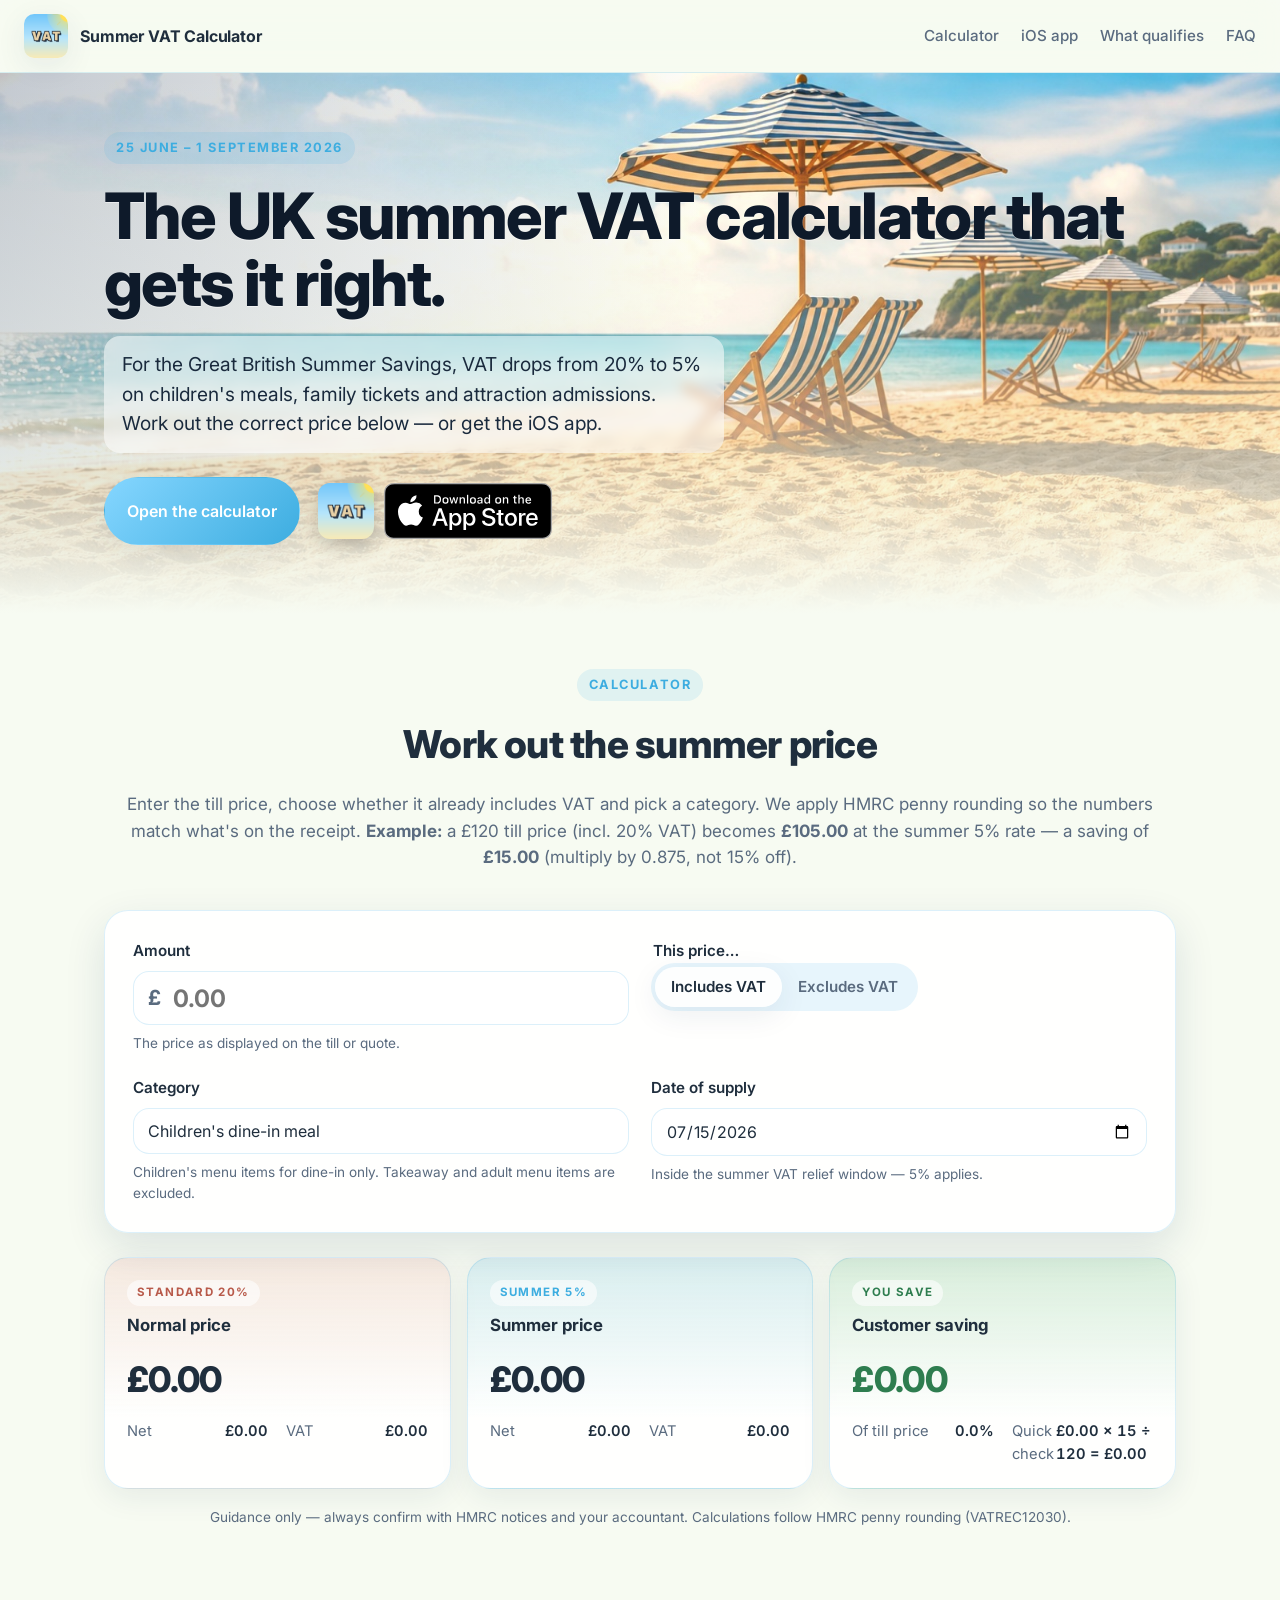
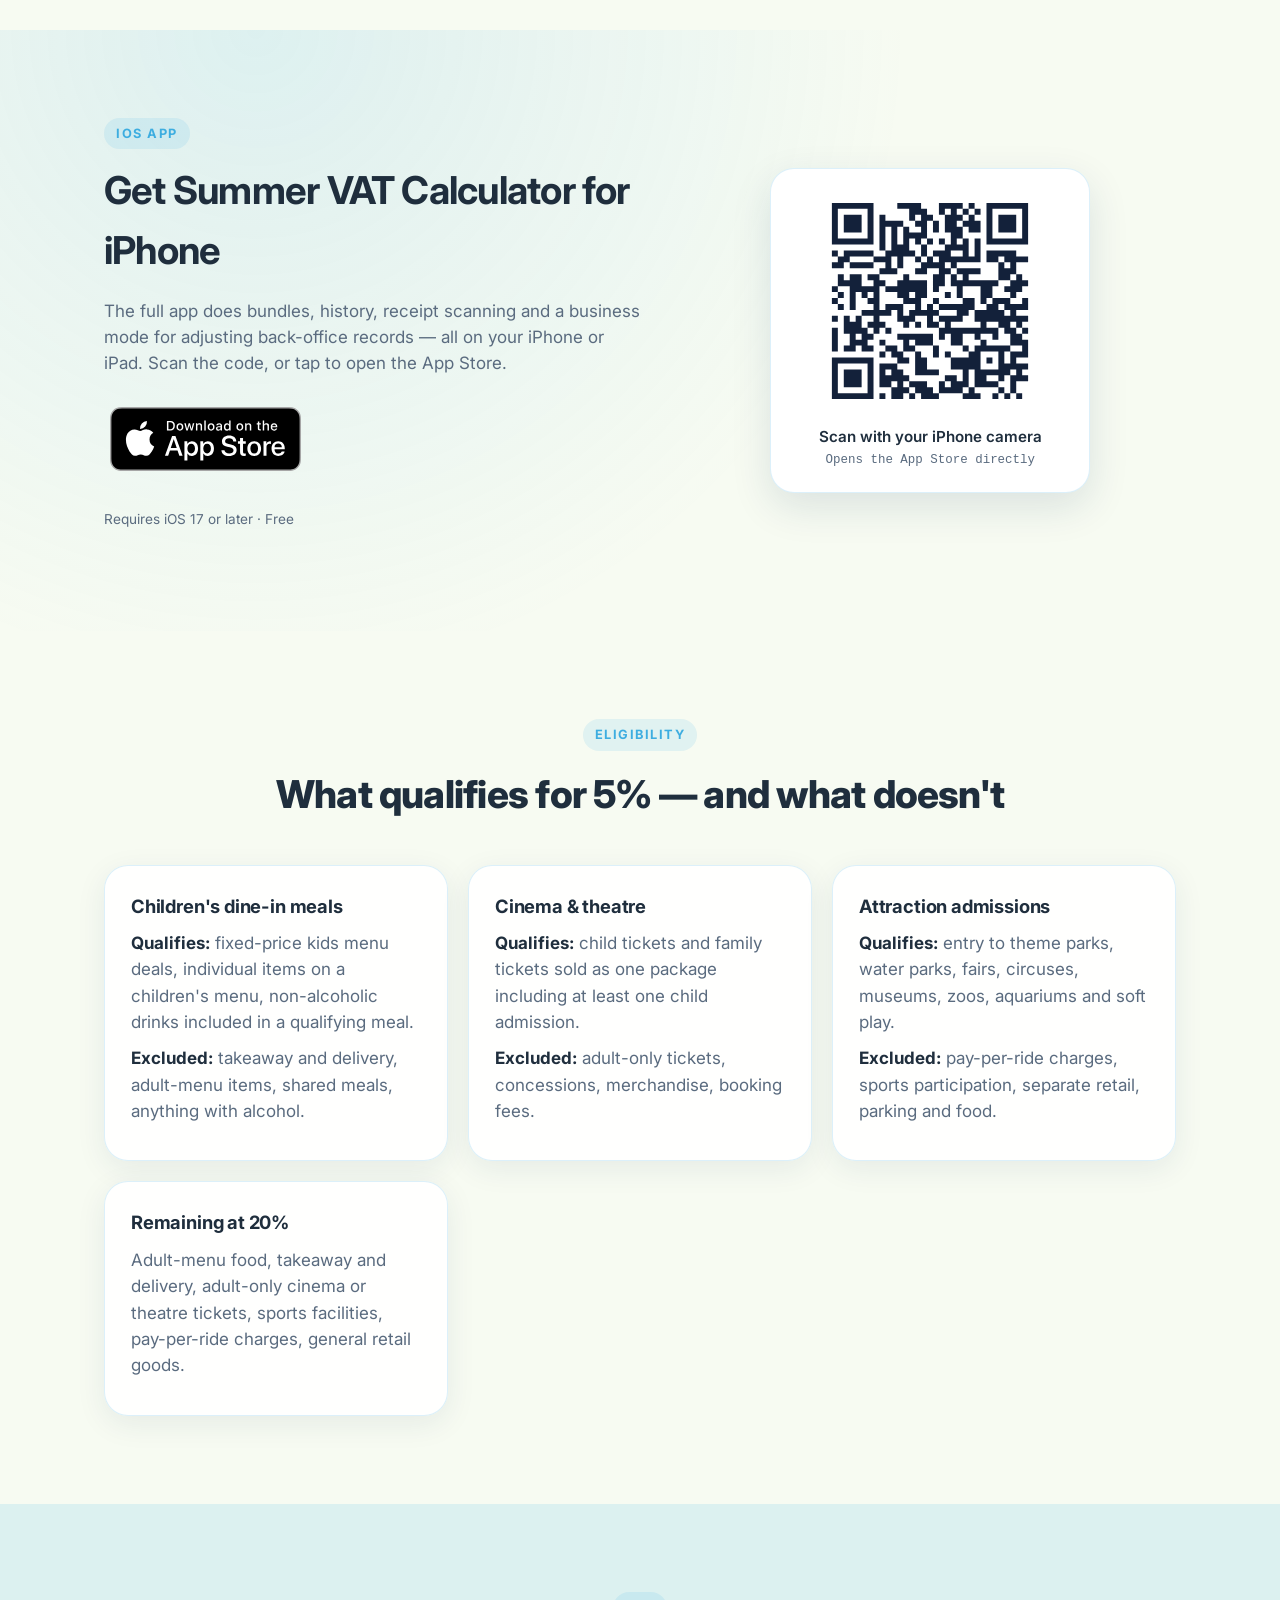
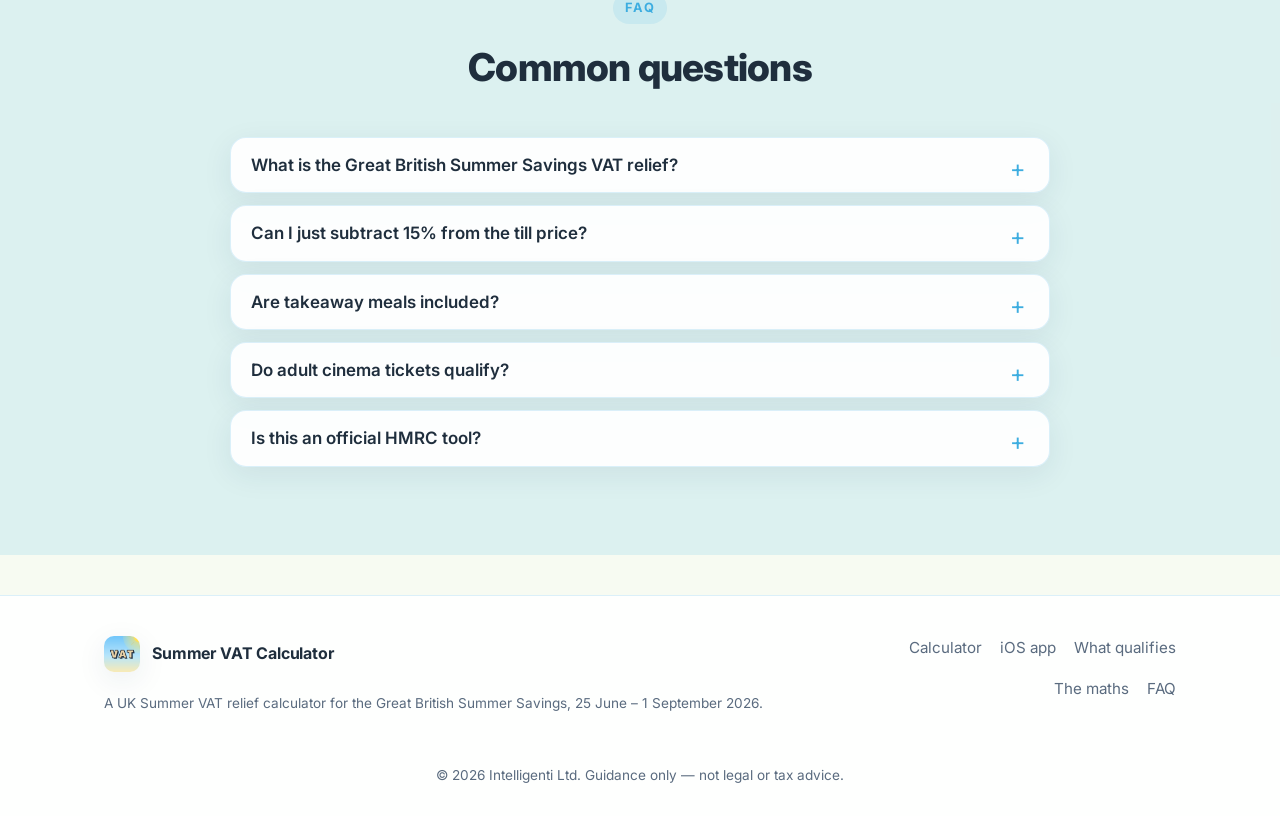
==== commit a72d4ffd: "Make the site AI-friendly: llms.txt, AI crawler allows, HowTo + breadcrumb JSON-LD, worked example -" ====
--- a/index.html
+++ b/index.html
@@ -9,11 +9,12 @@
     <title>Summer VAT Calculator — UK 5% VAT Relief (25 Jun – 1 Sept 2026)</title>
     <meta
       name="description"
-      content="Free UK Summer VAT relief calculator for the Great British Summer Savings (25 June – 1 September 2026). Work out the correct 5% summer price for children's meals, family cinema and theatre tickets, and attraction admissions — without the 15%-off mistake."
+      content="Free UK Summer VAT relief calculator for the Great British Summer Savings (25 June – 1 September 2026). Converts a 20% VAT price to the correct 5% summer price — multiply by 0.875, not subtract 15%. £120 becomes £105, saving £15. Covers children's dine-in meals, family cinema and theatre tickets, and attraction admissions, with HMRC penny rounding."
     />
     <meta name="keywords" content="UK summer VAT relief, Great British Summer Savings, summer VAT calculator, 5% VAT 2026, children's meals VAT, family ticket VAT, HMRC summer VAT, Summer VAT Calculator app" />
-    <meta name="author" content="Summer VAT Calculator" />
+    <meta name="author" content="Intelligenti Ltd" />
     <link rel="canonical" href="https://summervatcalculator.co.uk/" />
+    <link rel="alternate" type="text/plain" title="Markdown bundle for LLMs" href="llms-full.txt" />
 
     <meta name="apple-itunes-app" content="app-id=6774140450">
 
@@ -63,23 +64,81 @@
     <script type="application/ld+json">
       {
         "@context": "https://schema.org",
+        "@type": "Organization",
+        "@id": "https://summervatcalculator.co.uk/#publisher",
+        "name": "Intelligenti Ltd",
+        "url": "https://summervatcalculator.co.uk/",
+        "logo": "https://summervatcalculator.co.uk/images/app-icon.png",
+        "email": "support@intelligenti.com",
+        "areaServed": "GB",
+        "contactPoint": {
+          "@type": "ContactPoint",
+          "email": "support@intelligenti.com",
+          "contactType": "customer support",
+          "availableLanguage": "en-GB"
+        }
+      }
+    </script>
+
+    <script type="application/ld+json">
+      {
+        "@context": "https://schema.org",
         "@type": "WebApplication",
+        "@id": "https://summervatcalculator.co.uk/#webapp",
         "name": "Summer VAT Calculator",
         "applicationCategory": "FinanceApplication",
-        "operatingSystem": "iOS 17, iPadOS 17",
-        "description": "UK Summer VAT relief calculator for the Great British Summer Savings (25 June – 1 September 2026). Works out the correct 5% summer price for qualifying supplies.",
+        "applicationSubCategory": "Tax Calculator",
+        "operatingSystem": "Web, iOS 17, iPadOS 17",
+        "description": "UK Summer VAT relief calculator for the Great British Summer Savings (25 June \u2013 1 September 2026). Works out the correct 5% summer price for children's dine-in meals, family cinema and theatre tickets, and attraction admissions, with HMRC penny rounding.",
         "url": "https://summervatcalculator.co.uk/",
         "image": "https://summervatcalculator.co.uk/images/og-image.jpg",
         "inLanguage": "en-GB",
+        "isAccessibleForFree": true,
         "offers": {
           "@type": "Offer",
           "price": "0",
           "priceCurrency": "GBP"
         },
-        "author": {
-          "@type": "Organization",
-          "name": "Intelligenti Ltd"
-        }
+        "publisher": { "@id": "https://summervatcalculator.co.uk/#publisher" },
+        "author": { "@id": "https://summervatcalculator.co.uk/#publisher" }
+      }
+    </script>
+
+    <script type="application/ld+json">
+      {
+        "@context": "https://schema.org",
+        "@type": "HowTo",
+        "name": "Work out the UK summer VAT price (20% \u2192 5%)",
+        "description": "Convert a UK till price that includes 20% VAT into the equivalent price at 5% VAT during the Great British Summer Savings relief window (25 June \u2013 1 September 2026).",
+        "totalTime": "PT15S",
+        "estimatedCost": { "@type": "MonetaryAmount", "currency": "GBP", "value": "0" },
+        "step": [
+          {
+            "@type": "HowToStep",
+            "position": 1,
+            "name": "Enter the till price",
+            "text": "Type the till price as displayed and pick whether it includes or excludes VAT."
+          },
+          {
+            "@type": "HowToStep",
+            "position": 2,
+            "name": "Choose the category",
+            "text": "Pick children's dine-in meal, cinema (child or family), theatre (child or family), attraction admission, or other / not eligible."
+          },
+          {
+            "@type": "HowToStep",
+            "position": 3,
+            "name": "Set the date of supply",
+            "text": "Defaults to 15 July 2026. Outside the 25 June \u2013 1 September 2026 window the 5% card is shown struck through with a note."
+          },
+          {
+            "@type": "HowToStep",
+            "position": 4,
+            "name": "Read the result",
+            "text": "Three cards: normal 20% price, summer 5% price, and the customer saving. Example: \u00a3120 till price becomes \u00a3105 \u2014 saving \u00a315."
+          }
+        ],
+        "author": { "@id": "https://summervatcalculator.co.uk/#publisher" }
       }
     </script>
 
@@ -198,9 +257,23 @@
             <p class="muted">
               Enter the till price, choose whether it already includes VAT and
               pick a category. We apply HMRC penny rounding so the numbers
-              match what's on the receipt.
+              match what's on the receipt. <strong>Example:</strong>
+              a £120 till price (incl. 20% VAT) becomes <strong>£105.00</strong>
+              at the summer 5% rate — a saving of <strong>£15.00</strong>
+              (multiply by 0.875, not 15% off).
             </p>
           </header>
+
+          <noscript>
+            <div class="calc-card" role="note" aria-label="JavaScript required">
+              <p><strong>The interactive calculator needs JavaScript.</strong>
+                Until it loads, here's the maths in one line:</p>
+              <p>For a price that <em>includes</em> 20% VAT, multiply by
+                <strong>0.875</strong> to get the summer 5% price. Example:
+                £120 × 0.875 = £105 (save £15). For the full working see
+                <a href="maths/">The maths</a>.</p>
+            </div>
+          </noscript>
 
           <form id="vat-form" class="calc-card" novalidate>
             <div class="field">
